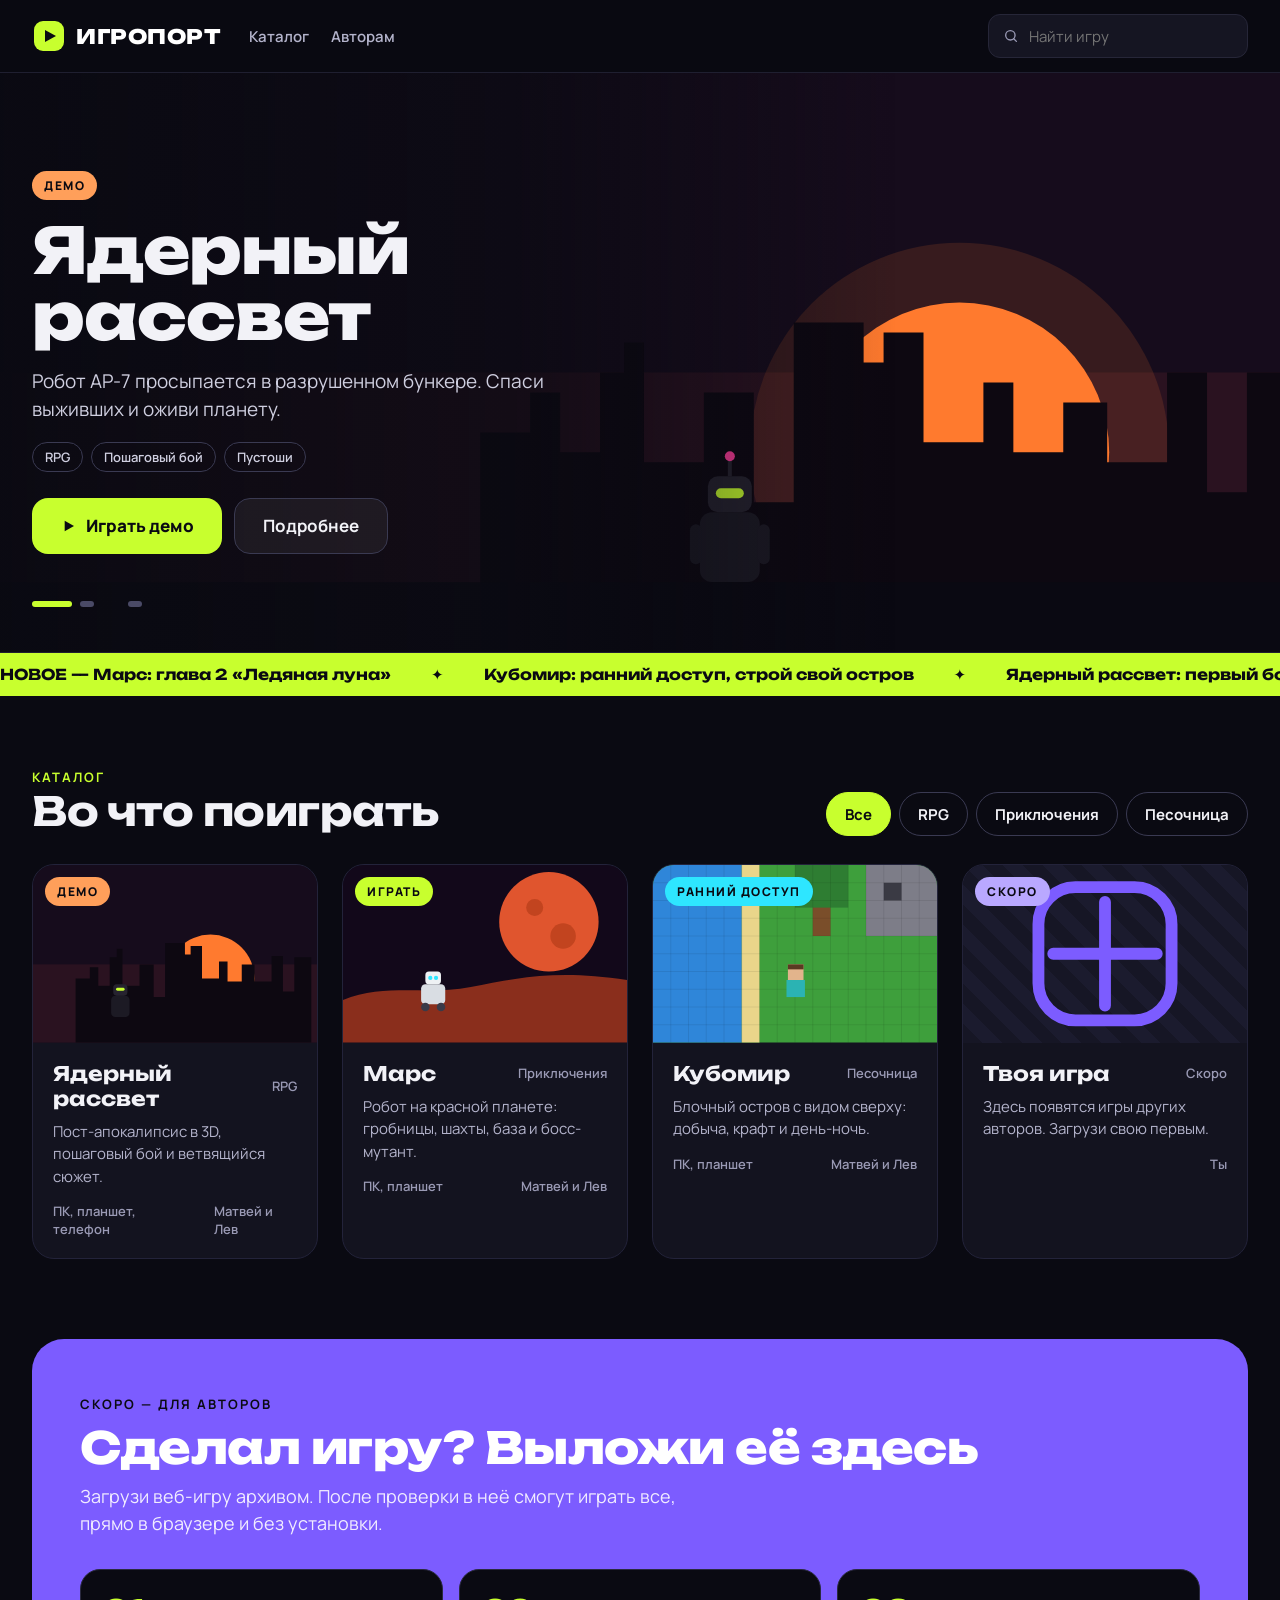
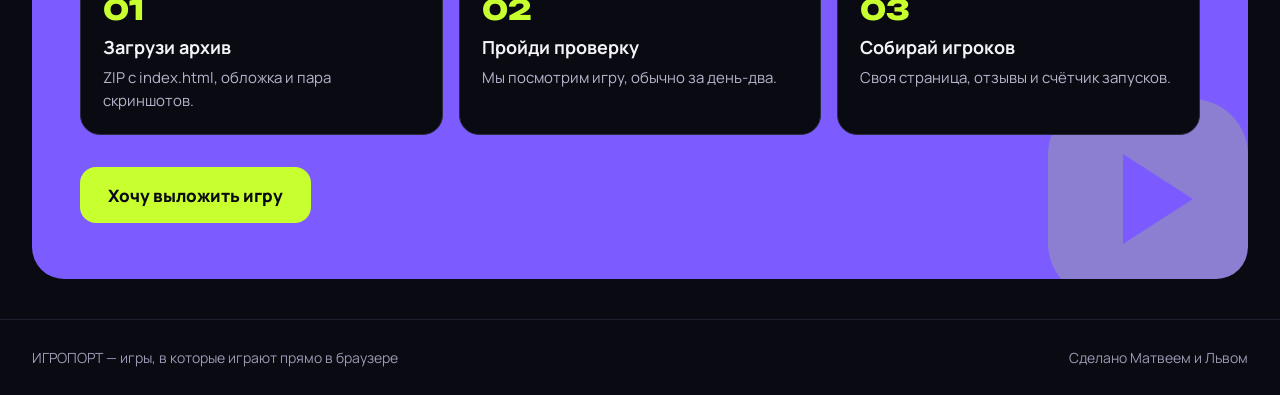
==== site/index.html @ 037b3f94 "Игропорт: MVP портала и скрипт настройки сервера Статичный портал по макету (каталог, поиск, фильтры" ====
<!doctype html>
<html lang="ru">
<head>
<meta charset="utf-8">
<meta name="viewport" content="width=device-width,initial-scale=1,viewport-fit=cover">
<meta name="theme-color" content="#0A0A12">
<meta name="description" content="Игропорт — браузерные игры: играй сразу, без установки, на ПК, планшете и телефоне.">
<title>Игропорт — играй в браузере</title>
<link rel="icon" href="favicon.svg" type="image/svg+xml">
<link rel="preconnect" href="https://fonts.googleapis.com">
<link rel="preconnect" href="https://fonts.gstatic.com" crossorigin>
<link rel="stylesheet" href="https://fonts.googleapis.com/css2?family=Unbounded:wght@500;700;800&family=Manrope:wght@400;500;600;700;800&display=swap">
<link rel="stylesheet" href="css/style.css">
</head>
<body data-page="home">
<header class="top">
  <div class="wrap">
    <a class="logo" href="./"><svg width="34" height="34" viewBox="0 0 34 34" aria-hidden="true"><rect x="2" y="2" width="30" height="30" rx="9" fill="#C8FF2E"/><path d="M13 11l11 6-11 6z" fill="#0A0A12"/></svg>ИГРОПОРТ</a>
    <nav class="nav" aria-label="Разделы">
      <a href="#catalog">Каталог</a>
      <a href="#authors">Авторам</a>
    </nav>
    <span class="grow"></span>
    <label class="search">
      <svg width="18" height="18" viewBox="0 0 24 24" fill="none" stroke="#9A9AB5" stroke-width="2" stroke-linecap="round" aria-hidden="true"><circle cx="11" cy="11" r="7"/><path d="M20 20l-4-4"/></svg>
      <span class="sr">Поиск игр</span>
      <input id="q" type="search" placeholder="Найти игру" autocomplete="off">
    </label>
  </div>
</header>

<main>
  <section class="hero" id="hero" aria-label="Игры в центре внимания">
    <div class="hero-art"></div>
    <span class="ash" style="left:52%;top:92%;animation-delay:0s"></span>
    <span class="ash" style="left:60%;top:96%;animation-delay:1.2s"></span>
    <span class="ash" style="left:68%;top:90%;animation-delay:2.5s"></span>
    <span class="ash" style="left:75%;top:98%;animation-delay:3.4s"></span>
    <span class="ash" style="left:83%;top:94%;animation-delay:4.6s"></span>
    <span class="ash" style="left:90%;top:97%;animation-delay:5.7s"></span>
    <div class="hero-shade"></div>
    <div class="wrap hero-in"><div class="hero-copy"></div></div>
    <div class="dots"><div class="wrap"></div></div>
  </section>

  <div class="ticker" aria-hidden="true"><div>
    <span>НОВОЕ — Марс: глава 2 «Ледяная луна»</span><span>✦</span><span>Кубомир: ранний доступ, строй свой остров</span><span>✦</span><span>Ядерный рассвет: первый бой со Стражем</span><span>✦</span><span>Скоро: игры других авторов</span><span>✦</span>
    <span>НОВОЕ — Марс: глава 2 «Ледяная луна»</span><span>✦</span><span>Кубомир: ранний доступ, строй свой остров</span><span>✦</span><span>Ядерный рассвет: первый бой со Стражем</span><span>✦</span><span>Скоро: игры других авторов</span><span>✦</span>
  </div></div>

  <section class="wrap section" id="catalog">
    <div class="head">
      <div><div class="kicker">Каталог</div><h2>Во что поиграть</h2></div>
      <div class="chips" id="chips" role="group" aria-label="Жанр"></div>
    </div>
    <div class="grid" id="grid"></div>
  </section>

  <section class="wrap" id="authors" style="padding-top:40px">
    <div class="authors">
      <svg class="blob" width="280" height="280" viewBox="0 0 280 280" aria-hidden="true"><rect x="40" y="40" width="200" height="200" rx="56" fill="#C8FF2E"/><path d="M115 95l70 45-70 45z" fill="#7C5CFF"/></svg>
      <div style="display:flex;flex-direction:column;gap:12px;position:relative">
        <div class="kicker">Скоро — для авторов</div>
        <h2>Сделал игру? Выложи её здесь</h2>
        <p>Загрузи веб-игру архивом. После проверки в неё смогут играть все, прямо в браузере и без установки.</p>
      </div>
      <div class="steps">
        <div class="step"><b>01</b><strong>Загрузи архив</strong><span>ZIP с index.html, обложка и пара скриншотов.</span></div>
        <div class="step"><b>02</b><strong>Пройди проверку</strong><span>Мы посмотрим игру, обычно за день-два.</span></div>
        <div class="step"><b>03</b><strong>Собирай игроков</strong><span>Своя страница, отзывы и счётчик запусков.</span></div>
      </div>
      <div class="row" style="position:relative"><button class="btn" type="button" id="notify">Хочу выложить игру</button><span class="soon-msg" id="notify-msg" role="status"></span></div>
    </div>
  </section>
</main>

<footer class="foot">
  <div class="wrap"><span>ИГРОПОРТ — игры, в которые играют прямо в браузере</span><span>Сделано Матвеем и Львом</span></div>
</footer>
<script src="js/art.js"></script>
<script src="js/app.js"></script>
</body>
</html>
---- site/css/style.css ----
:root{
  --bg:#0A0A12; --surface:#13131F; --surface2:#151522; --line:#23233A; --line2:#3A3A52;
  --text:#F2F2F7; --text2:#CFCFE0; --muted:#9A9AB5; --soft:#B4B4CC;
  --lime:#C8FF2E; --violet:#7C5CFF; --pink:#FF3D9A; --cyan:#2EE6FF;
  --ease:cubic-bezier(.2,.8,.2,1);
  --display:"Unbounded",system-ui,sans-serif; --body:"Manrope",system-ui,sans-serif;
}
*{box-sizing:border-box}
html{scroll-behavior:smooth}
body{margin:0;background:var(--bg);color:var(--text);font-family:var(--body);overflow-x:hidden;-webkit-font-smoothing:antialiased}
a{color:var(--lime)}
button{font:inherit}
.wrap{max-width:1280px;margin:0 auto;padding:0 32px}
@media (max-width:640px){.wrap{padding:0 16px}}

/* шапка */
.top{position:sticky;top:0;z-index:20;background:rgba(10,10,18,.82);backdrop-filter:blur(14px);-webkit-backdrop-filter:blur(14px);border-bottom:1px solid #1F1F30}
.top .wrap{display:flex;align-items:center;gap:28px;padding-top:14px;padding-bottom:14px}
.logo{display:flex;align-items:center;gap:10px;text-decoration:none;color:#fff;font-family:var(--display);font-weight:800;font-size:20px;letter-spacing:.5px}
.nav{display:flex;gap:22px;font-weight:600;font-size:15px}
.nav a{color:var(--soft);text-decoration:none;transition:color .2s}
.nav a:hover{color:#fff}
.grow{flex:1 1 auto}
.search{display:flex;align-items:center;gap:8px;background:var(--surface2);border:1px solid #262638;border-radius:12px;padding:0 14px;height:44px;width:260px}
.search input{background:transparent;border:none;outline:none;color:var(--text);font:inherit;font-size:15px;width:100%}
.sr{position:absolute;width:1px;height:1px;overflow:hidden;clip:rect(0 0 0 0)}
@media (max-width:820px){.nav,.search{display:none}}

/* кнопки */
.btn{display:inline-flex;align-items:center;justify-content:center;gap:10px;height:56px;padding:0 28px;border-radius:16px;border:none;background:var(--lime);color:var(--bg);text-decoration:none;font-weight:800;font-size:17px;cursor:pointer;transition:transform .2s,box-shadow .2s,background .2s}
.btn:hover{transform:translateY(-2px);box-shadow:0 10px 30px -8px rgba(200,255,46,.6)}
.btn:active{transform:none;transform:scale(.97)}
.btn.sm{height:44px;padding:0 18px;font-size:15px;border-radius:12px}
.btn.ghost{background:rgba(255,255,255,.06);border:1px solid var(--line2);color:var(--text);font-weight:700}
.btn.ghost:hover{background:rgba(255,255,255,.12);box-shadow:none}
.btn.icon{width:56px;padding:0}
.btn:focus-visible,.chip:focus-visible,.card:focus-visible,.dot:focus-visible{outline:3px solid var(--cyan);outline-offset:3px}

/* герой */
.hero{position:relative;height:580px;overflow:hidden;border-bottom:1px solid #1F1F30}
.hero-art{position:absolute;inset:0}
.hero-art svg{position:absolute;inset:0;width:100%;height:100%}
.hero-shade{position:absolute;inset:0;background:linear-gradient(90deg,rgba(10,10,18,.96) 0%,rgba(10,10,18,.7) 40%,rgba(10,10,18,0) 70%)}
.hero-in{position:relative;height:100%;display:flex;flex-direction:column;justify-content:center}
.hero-copy{display:flex;flex-direction:column;gap:18px;max-width:560px}
.badge{align-self:flex-start;font-size:12px;font-weight:800;letter-spacing:1.5px;text-transform:uppercase;color:var(--bg);padding:6px 12px;border-radius:999px}
.hero h1{margin:0;font-family:var(--display);font-weight:800;font-size:64px;line-height:1.02;letter-spacing:-1px}
.hero p{margin:0;font-size:19px;line-height:1.5;color:var(--text2)}
.tags{display:flex;gap:8px;flex-wrap:wrap}
.tag{font-size:13px;font-weight:600;color:var(--text2);border:1px solid var(--line2);padding:5px 12px;border-radius:999px}
.row{display:flex;gap:12px;flex-wrap:wrap;align-items:center}
.dots{position:absolute;left:0;right:0;bottom:26px}
.dots .wrap{display:flex;justify-content:flex-start;align-items:center;gap:4px;height:auto}
.dot{width:44px;height:44px;border:none;background:transparent;padding:0;cursor:pointer;display:flex;align-items:center}
.dot span{display:block;height:6px;width:14px;border-radius:3px;background:#4A4A66;transition:width .4s var(--ease),background .4s}
.dot.on span{width:40px;background:var(--lime)}
.ash{position:absolute;width:4px;height:4px;border-radius:50%;background:#FFB27A;opacity:0;animation:ash 7s linear infinite}
@media (max-width:820px){.hero{height:540px}.dots{bottom:12px}.hero h1{font-size:40px}.hero p{font-size:17px}.hero-shade{background:linear-gradient(0deg,rgba(10,10,18,.97) 30%,rgba(10,10,18,.2) 100%)}.hero-in{justify-content:flex-end;padding-bottom:84px}}

/* бегущая строка */
.ticker{background:var(--lime);color:var(--bg);overflow:hidden;white-space:nowrap;padding:12px 0;font-family:var(--display);font-weight:700;font-size:15px}
.ticker div{display:inline-flex;gap:40px;animation:marquee 28s linear infinite}

/* каталог */
.section{padding-top:72px;padding-bottom:40px;display:flex;flex-direction:column;gap:28px}
.head{display:flex;align-items:flex-end;justify-content:space-between;gap:20px;flex-wrap:wrap}
.kicker{font-size:13px;font-weight:700;letter-spacing:2px;color:var(--lime);text-transform:uppercase}
h2{margin:0;font-family:var(--display);font-weight:700;font-size:40px;letter-spacing:-.5px}
@media (max-width:640px){h2{font-size:28px}}
.chips{display:flex;gap:8px;flex-wrap:wrap}
.chip{height:44px;padding:0 18px;border-radius:999px;border:1px solid var(--line2);background:transparent;color:var(--text);font-weight:700;font-size:15px;cursor:pointer;transition:background .2s,color .2s,border-color .2s}
.chip:hover{border-color:var(--lime)}
.chip.on{background:var(--lime);color:var(--bg);border-color:var(--lime)}
.grid{display:grid;grid-template-columns:repeat(auto-fill,minmax(280px,1fr));gap:24px}
.card{display:flex;flex-direction:column;text-decoration:none;color:var(--text);background:var(--surface);border:1px solid var(--line);border-radius:22px;overflow:hidden;transition:transform .4s var(--ease),box-shadow .4s,border-color .4s;animation:rise .7s var(--ease) both}
.card:hover{transform:translateY(-10px) rotate(-.5deg);box-shadow:0 24px 60px -18px rgba(200,255,46,.4);border-color:var(--lime)}
.cov{position:relative;aspect-ratio:16/10;overflow:hidden}
.cov .art{position:absolute;inset:0;transition:transform .7s var(--ease)}
.cov svg{width:100%;height:100%;display:block}
.card:hover .art{transform:scale(1.08)}
.cov .badge{position:absolute;top:12px;left:12px}
.playchip{position:absolute;right:12px;bottom:12px;display:flex;align-items:center;gap:6px;background:var(--bg);color:var(--lime);font-weight:800;font-size:14px;padding:8px 14px;border-radius:999px;opacity:0;transform:translateY(10px);transition:opacity .3s,transform .3s}
.card:hover .playchip{opacity:1;transform:none}
@media (hover:none){.playchip{opacity:1;transform:none}}
.card-body{padding:18px 20px 20px;display:flex;flex-direction:column;gap:10px}
.card-title{display:flex;align-items:center;justify-content:space-between;gap:8px}
.card h3{margin:0;font-family:var(--display);font-weight:700;font-size:20px}
.card .genre{font-size:13px;color:var(--muted);font-weight:600}
.card p{margin:0;font-size:15px;line-height:1.5;color:var(--soft)}
.meta{display:flex;align-items:center;gap:12px;margin-top:4px;color:var(--muted);font-size:13px;font-weight:600}
.soon-art{width:100%;height:100%;display:flex;align-items:center;justify-content:center;background:repeating-linear-gradient(45deg,#161625 0 14px,#1B1B2E 14px 28px)}
.empty{color:var(--muted);font-size:16px;padding:24px 0}

/* авторам */
.authors{position:relative;overflow:hidden;border-radius:32px;background:var(--violet);padding:56px 48px;display:flex;flex-direction:column;gap:32px}
.authors h2{color:#fff;font-weight:800;font-size:44px;line-height:1.05}
.authors p{margin:0;font-size:18px;line-height:1.5;color:#F1ECFF;max-width:640px}
.authors .kicker{color:var(--bg)}
.steps{display:grid;grid-template-columns:repeat(auto-fit,minmax(220px,1fr));gap:16px;position:relative}
.step{background:var(--bg);border:1px solid #2A2A40;border-radius:20px;padding:22px;display:flex;flex-direction:column;gap:8px;transition:transform .3s,border-color .3s}
.step:hover{transform:translateY(-6px);border-color:var(--lime)}
.step b{font-family:var(--display);font-weight:800;font-size:28px;color:var(--lime)}
.step strong{font-size:18px}
.step span{font-size:15px;color:var(--soft);line-height:1.5}
.blob{position:absolute;right:-40px;bottom:-60px;opacity:.22;animation:spin 24s linear infinite}
.soon-msg{font-weight:700;color:#fff;min-height:1.5em}
@media (max-width:640px){.authors{padding:36px 22px;border-radius:24px}.authors h2{font-size:30px}}

.foot{border-top:1px solid #1F1F30;margin-top:40px}
.foot .wrap{padding-top:28px;padding-bottom:28px;display:flex;gap:20px;justify-content:space-between;flex-wrap:wrap;color:var(--muted);font-size:14px}

/* страница игры */
.game{padding-top:32px;padding-bottom:80px;display:flex;flex-direction:column;gap:36px}
.split{display:flex;flex-wrap:wrap;gap:32px;align-items:flex-start}
.split .main{flex:999 1 640px;min-width:0;display:flex;flex-direction:column;gap:16px}
.split .side{flex:1 1 320px;min-width:0;display:flex;flex-direction:column;gap:18px}
.player{position:relative;aspect-ratio:16/9;border-radius:24px;overflow:hidden;border:1px solid var(--line);background:#000}
.player iframe{position:absolute;inset:0;width:100%;height:100%;border:0;background:#000}
.player .art{position:absolute;inset:0}
.player .art svg{width:100%;height:100%;display:block}
.overlay{position:absolute;inset:0;display:flex;flex-direction:column;align-items:center;justify-content:center;gap:22px;animation:fade .5s ease both}
.overlay.dim{background:rgba(10,10,18,.35)}
.overlay.load{background:var(--bg)}
.bigplay{width:112px;height:112px;border-radius:50%;border:none;background:var(--lime);cursor:pointer;display:flex;align-items:center;justify-content:center;animation:ring 2.2s ease-out infinite;transition:transform .2s}
.bigplay:hover{transform:scale(1.06)}
.bar{width:260px;height:10px;border-radius:5px;background:#1F1F30;overflow:hidden}
.bar i{display:block;height:100%;width:0;background:var(--lime);border-radius:5px;animation:load 2.4s cubic-bezier(.4,0,.2,1) forwards}
.player:fullscreen{border-radius:0;border:0}
.player:-webkit-full-screen{border-radius:0;border:0;width:100%;height:100%}
.game h1{margin:0;font-family:var(--display);font-weight:800;font-size:56px;line-height:1;letter-spacing:-1px}
@media (max-width:640px){.game h1{font-size:38px}}
.lead{margin:0;font-size:17px;line-height:1.55;color:var(--text2)}
.facts{display:grid;grid-template-columns:repeat(2,minmax(0,1fr));gap:12px}
.fact{background:var(--surface);border:1px solid var(--line);border-radius:16px;padding:14px 16px;display:flex;flex-direction:column;gap:4px}
.fact span{font-size:13px;color:var(--muted)}
.fact b{font-weight:700}
.h2s{font-size:26px}
.feat{background:var(--surface);border:1px solid var(--line);border-radius:16px;padding:16px 18px;font-size:16px;transition:transform .3s,border-color .3s}
.feat:hover{transform:translateX(6px);border-color:var(--violet)}
.list{flex:1 1 420px;min-width:0;display:flex;flex-direction:column;gap:14px}
.fav.on{border-color:var(--pink)}
.fav.on svg{fill:var(--pink)}
.note{background:var(--surface);border:1px dashed var(--line2);border-radius:16px;padding:18px;color:var(--muted);font-size:15px;line-height:1.5}

.bob{animation:bob 3s ease-in-out infinite}
.sun{animation:pulse 4s ease-in-out infinite;transform-origin:center;transform-box:fill-box}
.glitch{animation:glitch 3.2s steps(1) infinite}
.slide{animation:slidein .8s var(--ease) both}
@keyframes rise{from{opacity:0;transform:translateY(30px)}to{opacity:1;transform:none}}
@keyframes marquee{from{transform:translateX(0)}to{transform:translateX(-50%)}}
@keyframes pulse{0%,100%{transform:scale(1);opacity:.95}50%{transform:scale(1.06);opacity:1}}
@keyframes ash{0%{opacity:0;transform:translate(0,0)}10%{opacity:.9}100%{opacity:0;transform:translate(-80px,-420px)}}
@keyframes glitch{0%,86%,100%{text-shadow:none;transform:none}88%{text-shadow:3px 0 var(--pink),-3px 0 var(--cyan);transform:translateX(2px)}92%{text-shadow:-3px 0 var(--pink),3px 0 var(--cyan);transform:translateX(-2px)}}
@keyframes slidein{from{opacity:0;transform:translateX(40px)}to{opacity:1;transform:none}}
@keyframes bob{0%,100%{transform:translateY(0)}50%{transform:translateY(-8px)}}
@keyframes ring{0%{box-shadow:0 0 0 0 rgba(200,255,46,.55)}100%{box-shadow:0 0 0 28px rgba(200,255,46,0)}}
@keyframes load{from{width:0}to{width:100%}}
@keyframes spin{to{transform:rotate(360deg)}}
@keyframes fade{from{opacity:0}to{opacity:1}}
@media (prefers-reduced-motion:reduce){*,*::before,*::after{animation:none !important;transition:none !important}.card,.slide{opacity:1}}
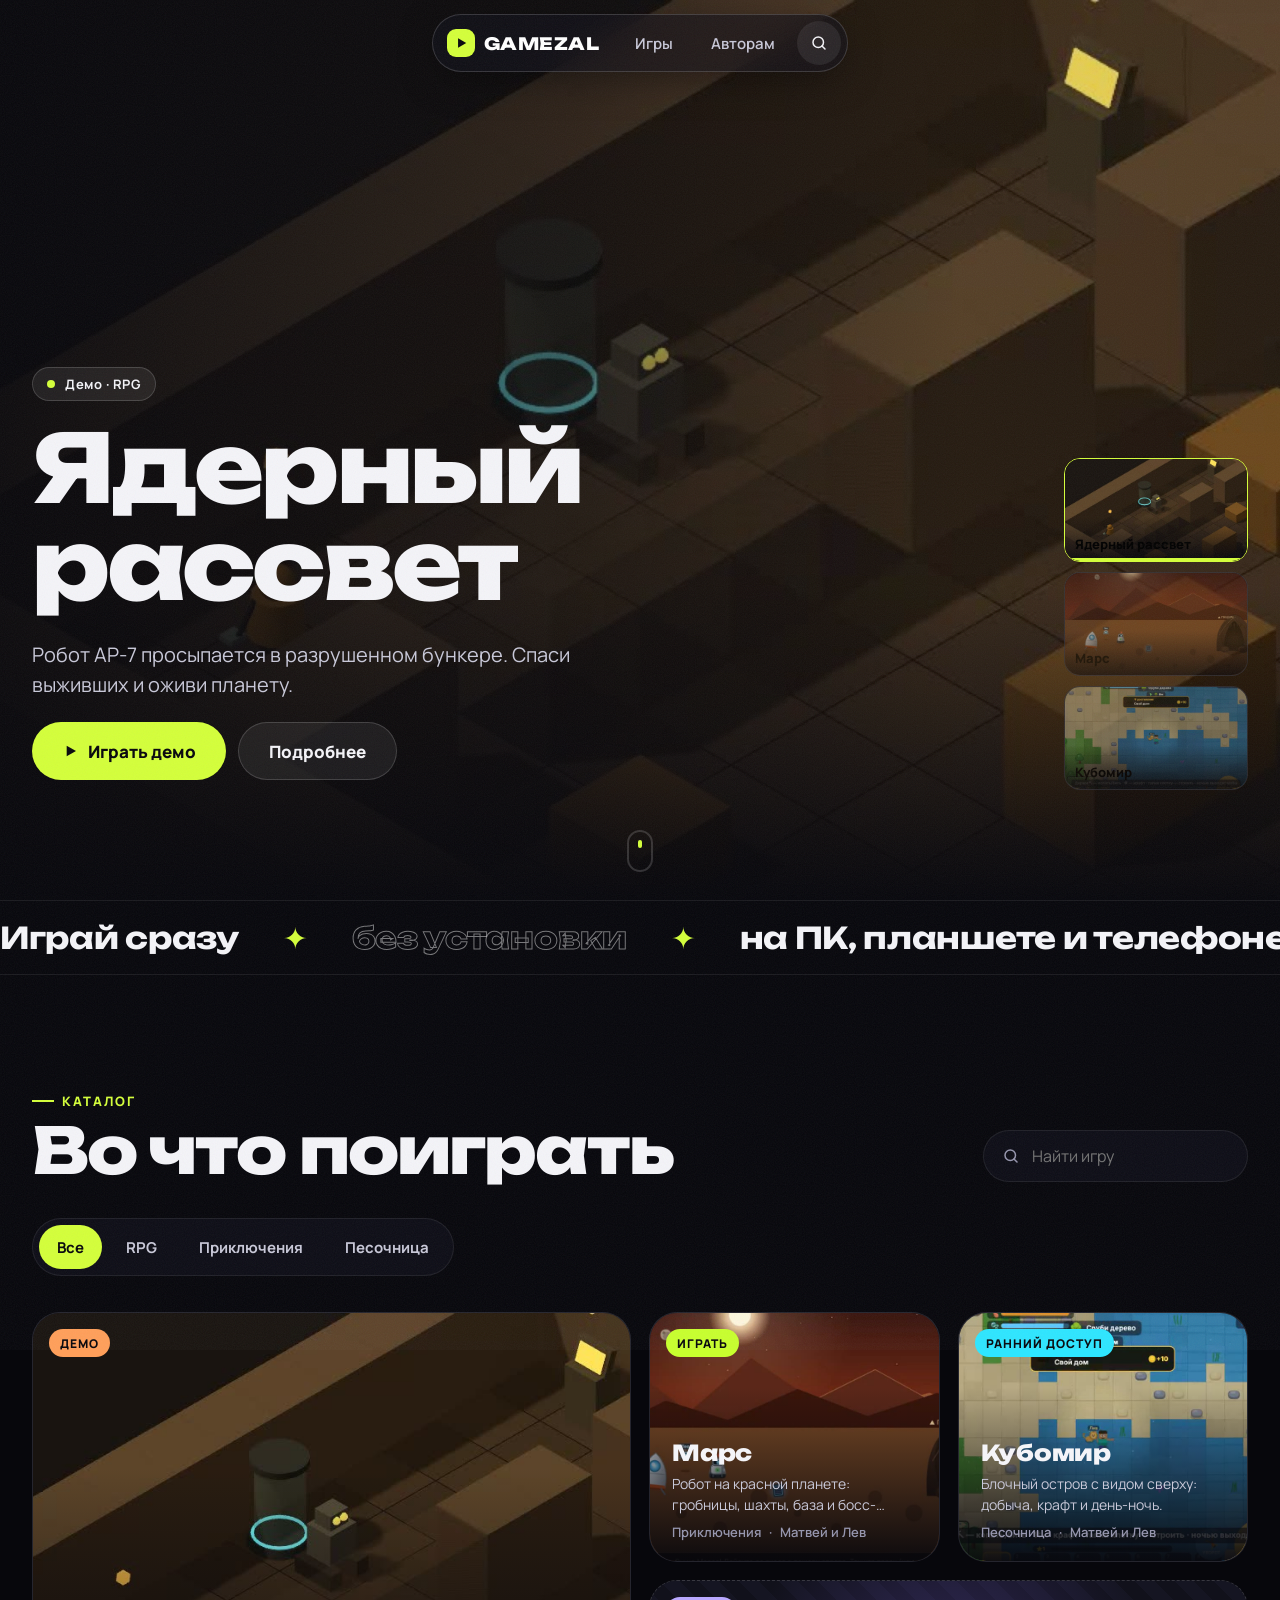
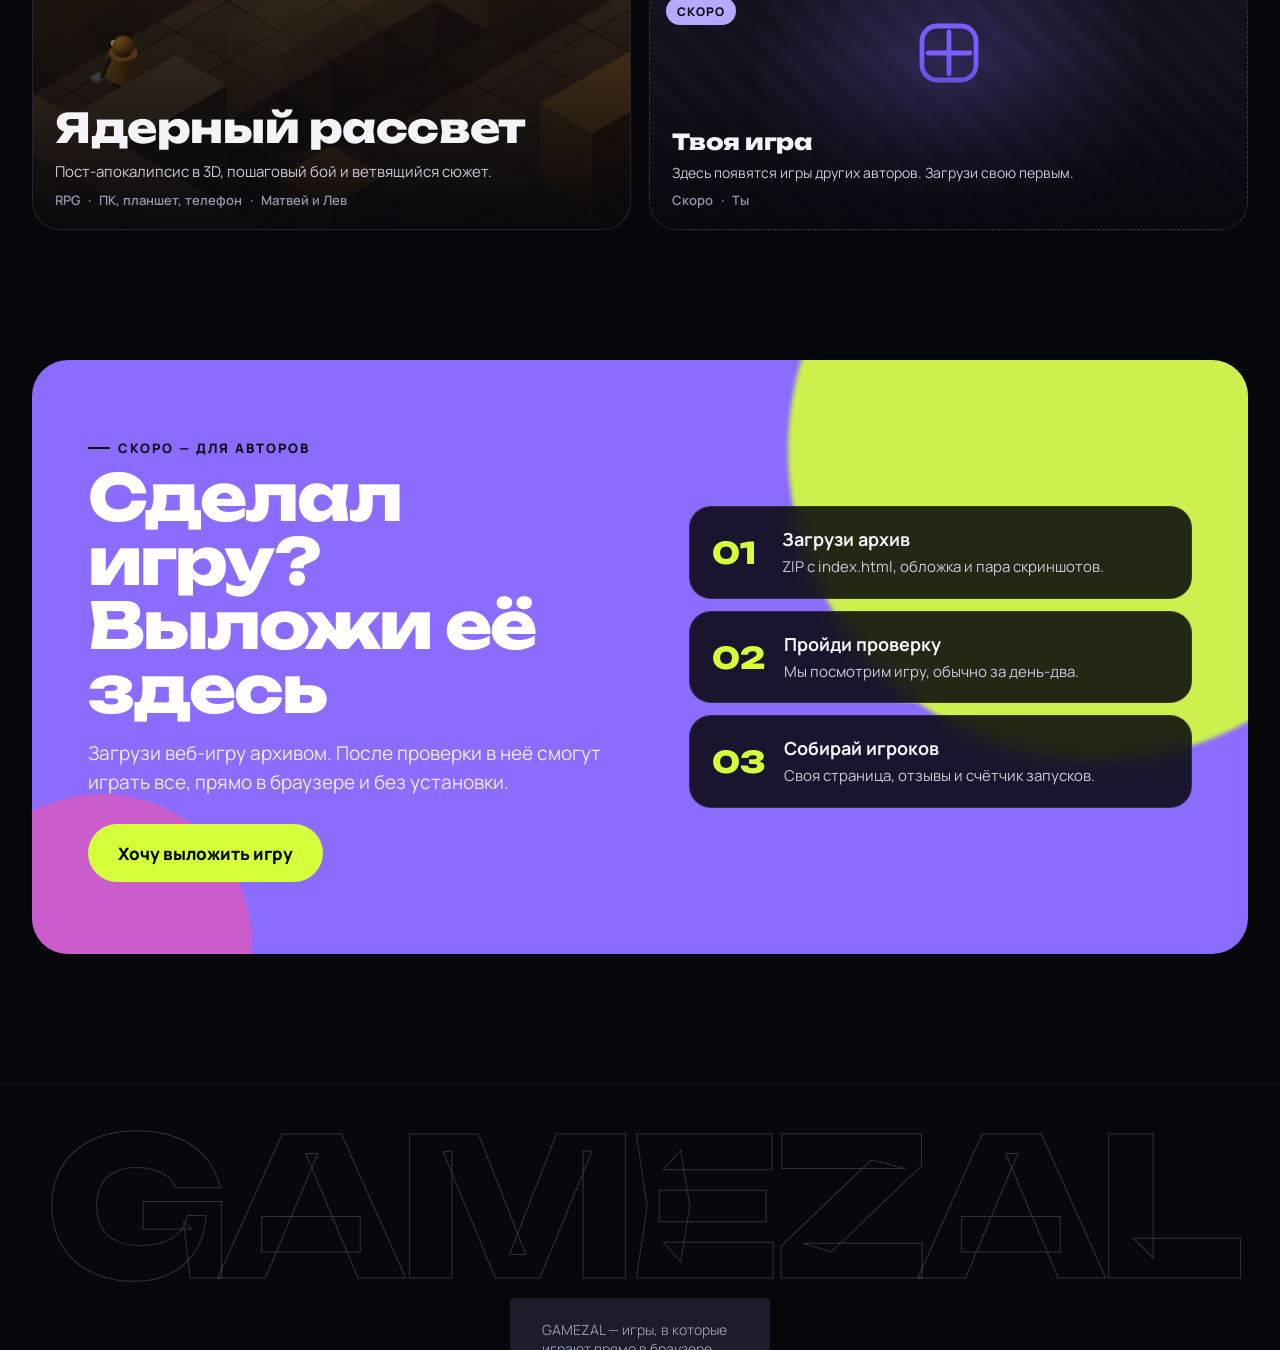
==== commit 7d7dbeb0: "Редизайн в стиле Higgsfield: видео-превью игр, бенто-каталог, бренд GAMEZAL Герой на весь экран с жи" ====
--- a/site/index.html
+++ b/site/index.html
@@ -3,9 +3,9 @@
 <head>
 <meta charset="utf-8">
 <meta name="viewport" content="width=device-width,initial-scale=1,viewport-fit=cover">
-<meta name="theme-color" content="#0A0A12">
-<meta name="description" content="Игропорт — браузерные игры: играй сразу, без установки, на ПК, планшете и телефоне.">
-<title>Игропорт — играй в браузере</title>
+<meta name="theme-color" content="#07070C">
+<meta name="description" content="GAMEZAL — браузерные игры: играй сразу, без установки, на ПК, планшете и телефоне.">
+<title>GAMEZAL — играй прямо в браузере</title>
 <link rel="icon" href="favicon.svg" type="image/svg+xml">
 <link rel="preconnect" href="https://fonts.googleapis.com">
 <link rel="preconnect" href="https://fonts.gstatic.com" crossorigin>
@@ -13,69 +13,70 @@
 <link rel="stylesheet" href="css/style.css">
 </head>
 <body data-page="home">
-<header class="top">
+<div class="grain" aria-hidden="true"></div>
+
+<header class="top" id="top">
   <div class="wrap">
-    <a class="logo" href="./"><svg width="34" height="34" viewBox="0 0 34 34" aria-hidden="true"><rect x="2" y="2" width="30" height="30" rx="9" fill="#C8FF2E"/><path d="M13 11l11 6-11 6z" fill="#0A0A12"/></svg>ИГРОПОРТ</a>
-    <nav class="nav" aria-label="Разделы">
-      <a href="#catalog">Каталог</a>
-      <a href="#authors">Авторам</a>
+    <nav class="pill" aria-label="Главное меню">
+      <a class="logo" href="./"><i><svg width="14" height="14" viewBox="0 0 24 24" aria-hidden="true"><path d="M7 4l14 8-14 8z" fill="#07070C"/></svg></i>GAMEZAL</a>
+      <a class="navlink" href="#catalog">Игры</a>
+      <a class="navlink opt" href="#authors">Авторам</a>
+      <button class="searchbtn" id="searchbtn" type="button" aria-label="Найти игру"><svg width="18" height="18" viewBox="0 0 24 24" fill="none" stroke="#F4F4F8" stroke-width="2" stroke-linecap="round" aria-hidden="true"><circle cx="11" cy="11" r="7"/><path d="M20 20l-4-4"/></svg></button>
     </nav>
-    <span class="grow"></span>
-    <label class="search">
-      <svg width="18" height="18" viewBox="0 0 24 24" fill="none" stroke="#9A9AB5" stroke-width="2" stroke-linecap="round" aria-hidden="true"><circle cx="11" cy="11" r="7"/><path d="M20 20l-4-4"/></svg>
-      <span class="sr">Поиск игр</span>
-      <input id="q" type="search" placeholder="Найти игру" autocomplete="off">
-    </label>
   </div>
 </header>
 
 <main>
   <section class="hero" id="hero" aria-label="Игры в центре внимания">
-    <div class="hero-art"></div>
-    <span class="ash" style="left:52%;top:92%;animation-delay:0s"></span>
-    <span class="ash" style="left:60%;top:96%;animation-delay:1.2s"></span>
-    <span class="ash" style="left:68%;top:90%;animation-delay:2.5s"></span>
-    <span class="ash" style="left:75%;top:98%;animation-delay:3.4s"></span>
-    <span class="ash" style="left:83%;top:94%;animation-delay:4.6s"></span>
-    <span class="ash" style="left:90%;top:97%;animation-delay:5.7s"></span>
-    <div class="hero-shade"></div>
+    <div class="hero-media"></div>
     <div class="wrap hero-in"><div class="hero-copy"></div></div>
-    <div class="dots"><div class="wrap"></div></div>
+    <div class="hero-thumbs" role="group" aria-label="Выбрать игру"></div>
+    <div class="scrollcue" aria-hidden="true"></div>
   </section>
 
   <div class="ticker" aria-hidden="true"><div>
-    <span>НОВОЕ — Марс: глава 2 «Ледяная луна»</span><span>✦</span><span>Кубомир: ранний доступ, строй свой остров</span><span>✦</span><span>Ядерный рассвет: первый бой со Стражем</span><span>✦</span><span>Скоро: игры других авторов</span><span>✦</span>
-    <span>НОВОЕ — Марс: глава 2 «Ледяная луна»</span><span>✦</span><span>Кубомир: ранний доступ, строй свой остров</span><span>✦</span><span>Ядерный рассвет: первый бой со Стражем</span><span>✦</span><span>Скоро: игры других авторов</span><span>✦</span>
+    <span>Играй сразу</span><em>✦</em><span class="out">без установки</span><em>✦</em><span>на ПК, планшете и телефоне</span><em>✦</em><span class="out">Марс · Кубомир · Ядерный рассвет</span><em>✦</em><span>скоро игры других авторов</span><em>✦</em>
+    <span>Играй сразу</span><em>✦</em><span class="out">без установки</span><em>✦</em><span>на ПК, планшете и телефоне</span><em>✦</em><span class="out">Марс · Кубомир · Ядерный рассвет</span><em>✦</em><span>скоро игры других авторов</span><em>✦</em>
   </div></div>
 
   <section class="wrap section" id="catalog">
-    <div class="head">
+    <div class="head" data-reveal>
       <div><div class="kicker">Каталог</div><h2>Во что поиграть</h2></div>
-      <div class="chips" id="chips" role="group" aria-label="Жанр"></div>
+      <div class="row">
+        <label class="searchbar">
+          <svg width="18" height="18" viewBox="0 0 24 24" fill="none" stroke="#9696AE" stroke-width="2" stroke-linecap="round" aria-hidden="true"><circle cx="11" cy="11" r="7"/><path d="M20 20l-4-4"/></svg>
+          <span class="sr">Поиск игр</span>
+          <input id="q" type="search" placeholder="Найти игру" autocomplete="off">
+        </label>
+      </div>
     </div>
-    <div class="grid" id="grid"></div>
+    <div class="chips" id="chips" role="group" aria-label="Жанр" data-reveal style="align-self:flex-start"></div>
+    <div class="bento" id="grid"></div>
   </section>
 
-  <section class="wrap" id="authors" style="padding-top:40px">
-    <div class="authors">
-      <svg class="blob" width="280" height="280" viewBox="0 0 280 280" aria-hidden="true"><rect x="40" y="40" width="200" height="200" rx="56" fill="#C8FF2E"/><path d="M115 95l70 45-70 45z" fill="#7C5CFF"/></svg>
-      <div style="display:flex;flex-direction:column;gap:12px;position:relative">
+  <section class="wrap section" id="authors">
+    <div class="authors" data-reveal>
+      <div>
         <div class="kicker">Скоро — для авторов</div>
         <h2>Сделал игру? Выложи её здесь</h2>
         <p>Загрузи веб-игру архивом. После проверки в неё смогут играть все, прямо в браузере и без установки.</p>
+        <div class="row" style="margin-top:28px">
+          <button class="btn" type="button" id="notify">Хочу выложить игру</button>
+          <span class="soon-msg" id="notify-msg" role="status"></span>
+        </div>
       </div>
       <div class="steps">
-        <div class="step"><b>01</b><strong>Загрузи архив</strong><span>ZIP с index.html, обложка и пара скриншотов.</span></div>
-        <div class="step"><b>02</b><strong>Пройди проверку</strong><span>Мы посмотрим игру, обычно за день-два.</span></div>
-        <div class="step"><b>03</b><strong>Собирай игроков</strong><span>Своя страница, отзывы и счётчик запусков.</span></div>
+        <div class="step" data-reveal style="--d:.1s"><b>01</b><div><strong>Загрузи архив</strong><span>ZIP с index.html, обложка и пара скриншотов.</span></div></div>
+        <div class="step" data-reveal style="--d:.2s"><b>02</b><div><strong>Пройди проверку</strong><span>Мы посмотрим игру, обычно за день-два.</span></div></div>
+        <div class="step" data-reveal style="--d:.3s"><b>03</b><div><strong>Собирай игроков</strong><span>Своя страница, отзывы и счётчик запусков.</span></div></div>
       </div>
-      <div class="row" style="position:relative"><button class="btn" type="button" id="notify">Хочу выложить игру</button><span class="soon-msg" id="notify-msg" role="status"></span></div>
     </div>
   </section>
 </main>
 
 <footer class="foot">
-  <div class="wrap"><span>ИГРОПОРТ — игры, в которые играют прямо в браузере</span><span>Сделано Матвеем и Львом</span></div>
+  <div class="big" aria-hidden="true">GAMEZAL</div>
+  <div class="wrap bar"><span>GAMEZAL — игры, в которые играют прямо в браузере</span><span>Сделано Матвеем и Львом</span></div>
 </footer>
 <script src="js/art.js"></script>
 <script src="js/app.js"></script>
--- a/site/css/style.css
+++ b/site/css/style.css
@@ -1,160 +1,212 @@
 :root{
-  --bg:#0A0A12; --surface:#13131F; --surface2:#151522; --line:#23233A; --line2:#3A3A52;
-  --text:#F2F2F7; --text2:#CFCFE0; --muted:#9A9AB5; --soft:#B4B4CC;
-  --lime:#C8FF2E; --violet:#7C5CFF; --pink:#FF3D9A; --cyan:#2EE6FF;
-  --ease:cubic-bezier(.2,.8,.2,1);
+  --bg:#07070C; --bg2:#0D0D16; --surface:#12121C; --line:rgba(255,255,255,.08); --line2:rgba(255,255,255,.16);
+  --text:#F4F4F8; --text2:#C9C9D9; --muted:#9696AE;
+  --lime:#D4FF3A; --violet:#8B6CFF; --pink:#FF4FA3; --cyan:#3CE8FF;
+  --ease:cubic-bezier(.16,1,.3,1);
   --display:"Unbounded",system-ui,sans-serif; --body:"Manrope",system-ui,sans-serif;
+  --r:28px;
 }
 *{box-sizing:border-box}
 html{scroll-behavior:smooth}
 body{margin:0;background:var(--bg);color:var(--text);font-family:var(--body);overflow-x:hidden;-webkit-font-smoothing:antialiased}
 a{color:var(--lime)}
 button{font:inherit}
-.wrap{max-width:1280px;margin:0 auto;padding:0 32px}
+img,video{display:block}
+.wrap{max-width:1320px;margin:0 auto;padding:0 32px}
 @media (max-width:640px){.wrap{padding:0 16px}}
-
-/* шапка */
-.top{position:sticky;top:0;z-index:20;background:rgba(10,10,18,.82);backdrop-filter:blur(14px);-webkit-backdrop-filter:blur(14px);border-bottom:1px solid #1F1F30}
-.top .wrap{display:flex;align-items:center;gap:28px;padding-top:14px;padding-bottom:14px}
-.logo{display:flex;align-items:center;gap:10px;text-decoration:none;color:#fff;font-family:var(--display);font-weight:800;font-size:20px;letter-spacing:.5px}
-.nav{display:flex;gap:22px;font-weight:600;font-size:15px}
-.nav a{color:var(--soft);text-decoration:none;transition:color .2s}
-.nav a:hover{color:#fff}
-.grow{flex:1 1 auto}
-.search{display:flex;align-items:center;gap:8px;background:var(--surface2);border:1px solid #262638;border-radius:12px;padding:0 14px;height:44px;width:260px}
-.search input{background:transparent;border:none;outline:none;color:var(--text);font:inherit;font-size:15px;width:100%}
 .sr{position:absolute;width:1px;height:1px;overflow:hidden;clip:rect(0 0 0 0)}
-@media (max-width:820px){.nav,.search{display:none}}
+:focus-visible{outline:3px solid var(--cyan);outline-offset:3px;border-radius:12px}
+
+/* зерно поверх всего — «киношная» фактура */
+.grain{position:fixed;inset:-50%;z-index:100;pointer-events:none;opacity:.06;
+  background-image:url("data:image/svg+xml,%3Csvg xmlns='http://www.w3.org/2000/svg' width='160' height='160'%3E%3Cfilter id='n'%3E%3CfeTurbulence type='fractalNoise' baseFrequency='.9' numOctaves='3' stitchTiles='stitch'/%3E%3C/filter%3E%3Crect width='100%25' height='100%25' filter='url(%23n)'/%3E%3C/svg%3E");
+  animation:grain 1s steps(4) infinite}
+
+/* шапка: стеклянная «пилюля» */
+.top{position:fixed;top:14px;left:0;right:0;z-index:50;pointer-events:none}
+.top .wrap{display:flex;justify-content:center}
+.pill{pointer-events:auto;display:flex;align-items:center;gap:6px;padding:6px;border-radius:999px;background:rgba(18,18,28,.62);border:1px solid var(--line2);backdrop-filter:blur(18px) saturate(1.4);-webkit-backdrop-filter:blur(18px) saturate(1.4);box-shadow:0 10px 40px -10px rgba(0,0,0,.6);transition:transform .5s var(--ease)}
+.top.hide .pill{transform:translateY(-120%)}
+.logo{display:flex;align-items:center;gap:9px;padding:0 14px 0 8px;height:44px;text-decoration:none;color:#fff;font-family:var(--display);font-weight:800;font-size:17px;letter-spacing:.5px}
+.logo i{width:28px;height:28px;border-radius:9px;background:var(--lime);display:grid;place-items:center}
+.navlink{height:44px;display:flex;align-items:center;padding:0 16px;border-radius:999px;color:var(--text2);text-decoration:none;font-weight:600;font-size:15px;transition:background .25s,color .25s}
+.navlink:hover{background:rgba(255,255,255,.08);color:#fff}
+.searchbtn{width:44px;height:44px;border-radius:999px;border:none;background:rgba(255,255,255,.08);display:grid;place-items:center;cursor:pointer;transition:background .25s}
+.searchbtn:hover{background:rgba(255,255,255,.16)}
+.cta-pill{height:44px;display:flex;align-items:center;padding:0 18px;border-radius:999px;background:var(--lime);color:#07070C;text-decoration:none;font-weight:800;font-size:15px}
+@media (max-width:720px){.navlink.opt{display:none}}
 
 /* кнопки */
-.btn{display:inline-flex;align-items:center;justify-content:center;gap:10px;height:56px;padding:0 28px;border-radius:16px;border:none;background:var(--lime);color:var(--bg);text-decoration:none;font-weight:800;font-size:17px;cursor:pointer;transition:transform .2s,box-shadow .2s,background .2s}
-.btn:hover{transform:translateY(-2px);box-shadow:0 10px 30px -8px rgba(200,255,46,.6)}
-.btn:active{transform:none;transform:scale(.97)}
-.btn.sm{height:44px;padding:0 18px;font-size:15px;border-radius:12px}
-.btn.ghost{background:rgba(255,255,255,.06);border:1px solid var(--line2);color:var(--text);font-weight:700}
-.btn.ghost:hover{background:rgba(255,255,255,.12);box-shadow:none}
-.btn.icon{width:56px;padding:0}
-.btn:focus-visible,.chip:focus-visible,.card:focus-visible,.dot:focus-visible{outline:3px solid var(--cyan);outline-offset:3px}
-
-/* герой */
-.hero{position:relative;height:580px;overflow:hidden;border-bottom:1px solid #1F1F30}
-.hero-art{position:absolute;inset:0}
-.hero-art svg{position:absolute;inset:0;width:100%;height:100%}
-.hero-shade{position:absolute;inset:0;background:linear-gradient(90deg,rgba(10,10,18,.96) 0%,rgba(10,10,18,.7) 40%,rgba(10,10,18,0) 70%)}
-.hero-in{position:relative;height:100%;display:flex;flex-direction:column;justify-content:center}
-.hero-copy{display:flex;flex-direction:column;gap:18px;max-width:560px}
-.badge{align-self:flex-start;font-size:12px;font-weight:800;letter-spacing:1.5px;text-transform:uppercase;color:var(--bg);padding:6px 12px;border-radius:999px}
-.hero h1{margin:0;font-family:var(--display);font-weight:800;font-size:64px;line-height:1.02;letter-spacing:-1px}
-.hero p{margin:0;font-size:19px;line-height:1.5;color:var(--text2)}
+.btn{position:relative;overflow:hidden;display:inline-flex;align-items:center;justify-content:center;gap:10px;height:58px;padding:0 30px;border-radius:999px;border:none;background:var(--lime);color:#07070C;text-decoration:none;font-weight:800;font-size:17px;cursor:pointer;transition:transform .35s var(--ease),box-shadow .35s}
+.btn::after{content:"";position:absolute;inset:0;background:linear-gradient(110deg,transparent 30%,rgba(255,255,255,.55) 50%,transparent 70%);transform:translateX(-120%);transition:transform .8s var(--ease)}
+.btn:hover{transform:translateY(-3px);box-shadow:0 18px 40px -12px rgba(212,255,58,.55)}
+.btn:hover::after{transform:translateX(120%)}
+.btn:active{transform:scale(.97)}
+.btn.ghost{background:rgba(255,255,255,.07);color:var(--text);border:1px solid var(--line2);backdrop-filter:blur(10px);-webkit-backdrop-filter:blur(10px)}
+.btn.ghost::after{display:none}
+.btn.ghost:hover{background:rgba(255,255,255,.13);box-shadow:none}
+.btn.sm{height:44px;padding:0 18px;font-size:15px}
+.btn.icon{width:58px;padding:0}
+
+/* герой: видео на весь экран */
+.hero{position:relative;height:100vh;height:100svh;min-height:620px;max-height:980px;overflow:hidden;isolation:isolate}
+.hero-media{position:absolute;inset:0;z-index:-2}
+.hero-media .layer{position:absolute;inset:0;opacity:0;transform:scale(1.08);transition:opacity 1.2s var(--ease),transform 7s linear}
+.hero-media .layer.on{opacity:1;transform:scale(1)}
+.hero-media video,.hero-media img,.hero-media svg{position:absolute;inset:0;width:100%;height:100%;object-fit:cover}
+.hero::before{content:"";position:absolute;inset:0;z-index:-1;background:
+  linear-gradient(90deg,rgba(7,7,12,.92) 0%,rgba(7,7,12,.55) 45%,rgba(7,7,12,.1) 75%),
+  linear-gradient(0deg,var(--bg) 0%,rgba(7,7,12,0) 35%)}
+.hero-in{height:100%;display:flex;flex-direction:column;justify-content:flex-end;padding-bottom:120px}
+.hero-copy{max-width:720px;display:flex;flex-direction:column;gap:22px}
+.eyebrow{display:inline-flex;align-items:center;gap:10px;align-self:flex-start;height:34px;padding:0 14px;border-radius:999px;background:rgba(255,255,255,.08);border:1px solid var(--line2);backdrop-filter:blur(10px);-webkit-backdrop-filter:blur(10px);font-size:13px;font-weight:700;letter-spacing:.5px}
+.eyebrow b{width:8px;height:8px;border-radius:50%;background:var(--lime);box-shadow:0 0 0 0 rgba(212,255,58,.7);animation:live 1.8s infinite}
+.hero h1{margin:0;font-family:var(--display);font-weight:800;font-size:clamp(44px,7.4vw,104px);line-height:.95;letter-spacing:-.03em}
+.hero h1 .w{display:inline-block;overflow:hidden;vertical-align:top;padding-bottom:.08em}
+.hero h1 .w span{display:inline-block;transform:translateY(105%);animation:wordup .9s var(--ease) forwards}
+.hero p{margin:0;font-size:clamp(17px,1.6vw,20px);line-height:1.5;color:var(--text2);max-width:560px}
+.row{display:flex;gap:12px;flex-wrap:wrap;align-items:center}
 .tags{display:flex;gap:8px;flex-wrap:wrap}
-.tag{font-size:13px;font-weight:600;color:var(--text2);border:1px solid var(--line2);padding:5px 12px;border-radius:999px}
-.row{display:flex;gap:12px;flex-wrap:wrap;align-items:center}
-.dots{position:absolute;left:0;right:0;bottom:26px}
-.dots .wrap{display:flex;justify-content:flex-start;align-items:center;gap:4px;height:auto}
-.dot{width:44px;height:44px;border:none;background:transparent;padding:0;cursor:pointer;display:flex;align-items:center}
-.dot span{display:block;height:6px;width:14px;border-radius:3px;background:#4A4A66;transition:width .4s var(--ease),background .4s}
-.dot.on span{width:40px;background:var(--lime)}
-.ash{position:absolute;width:4px;height:4px;border-radius:50%;background:#FFB27A;opacity:0;animation:ash 7s linear infinite}
-@media (max-width:820px){.hero{height:540px}.dots{bottom:12px}.hero h1{font-size:40px}.hero p{font-size:17px}.hero-shade{background:linear-gradient(0deg,rgba(10,10,18,.97) 30%,rgba(10,10,18,.2) 100%)}.hero-in{justify-content:flex-end;padding-bottom:84px}}
+.tag{font-size:13px;font-weight:600;color:var(--text2);border:1px solid var(--line2);padding:6px 12px;border-radius:999px;background:rgba(7,7,12,.35)}
+.fadeup{opacity:0;transform:translateY(18px);animation:fadeup .9s var(--ease) forwards}
+.hero-thumbs{position:absolute;right:32px;bottom:110px;display:flex;flex-direction:column;gap:10px;z-index:2}
+.thumb{position:relative;width:184px;height:104px;border-radius:16px;overflow:hidden;border:1px solid var(--line2);background:var(--surface);cursor:pointer;padding:0;opacity:.6;transition:opacity .4s,transform .4s var(--ease),border-color .4s}
+.thumb:hover{opacity:.9;transform:translateX(-6px)}
+.thumb.on{opacity:1;border-color:var(--lime)}
+.thumb img{width:100%;height:100%;object-fit:cover}
+.thumb span{position:absolute;left:0;right:0;bottom:0;padding:18px 10px 8px;text-align:left;font-weight:800;font-size:13px;background:linear-gradient(0deg,rgba(7,7,12,.92),rgba(7,7,12,0))}
+.thumb i{position:absolute;left:0;bottom:0;height:3px;width:0;background:var(--lime)}
+.thumb.on i{animation:progress var(--slide,7s) linear forwards}
+.scrollcue{position:absolute;left:50%;bottom:28px;transform:translateX(-50%);width:26px;height:42px;border-radius:14px;border:2px solid var(--line2)}
+.scrollcue::after{content:"";position:absolute;left:50%;top:8px;width:4px;height:8px;margin-left:-2px;border-radius:2px;background:var(--lime);animation:cue 1.8s var(--ease) infinite}
+@media (max-width:980px){.hero-thumbs{left:16px;right:16px;bottom:24px;flex-direction:row}.thumb{flex:1;height:64px;width:auto}.thumb span{font-size:11px}.hero-in{padding-bottom:110px}.scrollcue{display:none}}
+@media (max-width:640px){.hero{min-height:640px}.hero::before{background:linear-gradient(0deg,var(--bg) 8%,rgba(7,7,12,.75) 50%,rgba(7,7,12,.25) 100%)}}
 
 /* бегущая строка */
-.ticker{background:var(--lime);color:var(--bg);overflow:hidden;white-space:nowrap;padding:12px 0;font-family:var(--display);font-weight:700;font-size:15px}
-.ticker div{display:inline-flex;gap:40px;animation:marquee 28s linear infinite}
-
-/* каталог */
-.section{padding-top:72px;padding-bottom:40px;display:flex;flex-direction:column;gap:28px}
-.head{display:flex;align-items:flex-end;justify-content:space-between;gap:20px;flex-wrap:wrap}
-.kicker{font-size:13px;font-weight:700;letter-spacing:2px;color:var(--lime);text-transform:uppercase}
-h2{margin:0;font-family:var(--display);font-weight:700;font-size:40px;letter-spacing:-.5px}
-@media (max-width:640px){h2{font-size:28px}}
-.chips{display:flex;gap:8px;flex-wrap:wrap}
-.chip{height:44px;padding:0 18px;border-radius:999px;border:1px solid var(--line2);background:transparent;color:var(--text);font-weight:700;font-size:15px;cursor:pointer;transition:background .2s,color .2s,border-color .2s}
-.chip:hover{border-color:var(--lime)}
-.chip.on{background:var(--lime);color:var(--bg);border-color:var(--lime)}
-.grid{display:grid;grid-template-columns:repeat(auto-fill,minmax(280px,1fr));gap:24px}
-.card{display:flex;flex-direction:column;text-decoration:none;color:var(--text);background:var(--surface);border:1px solid var(--line);border-radius:22px;overflow:hidden;transition:transform .4s var(--ease),box-shadow .4s,border-color .4s;animation:rise .7s var(--ease) both}
-.card:hover{transform:translateY(-10px) rotate(-.5deg);box-shadow:0 24px 60px -18px rgba(200,255,46,.4);border-color:var(--lime)}
-.cov{position:relative;aspect-ratio:16/10;overflow:hidden}
-.cov .art{position:absolute;inset:0;transition:transform .7s var(--ease)}
-.cov svg{width:100%;height:100%;display:block}
-.card:hover .art{transform:scale(1.08)}
-.cov .badge{position:absolute;top:12px;left:12px}
-.playchip{position:absolute;right:12px;bottom:12px;display:flex;align-items:center;gap:6px;background:var(--bg);color:var(--lime);font-weight:800;font-size:14px;padding:8px 14px;border-radius:999px;opacity:0;transform:translateY(10px);transition:opacity .3s,transform .3s}
-.card:hover .playchip{opacity:1;transform:none}
-@media (hover:none){.playchip{opacity:1;transform:none}}
-.card-body{padding:18px 20px 20px;display:flex;flex-direction:column;gap:10px}
-.card-title{display:flex;align-items:center;justify-content:space-between;gap:8px}
-.card h3{margin:0;font-family:var(--display);font-weight:700;font-size:20px}
-.card .genre{font-size:13px;color:var(--muted);font-weight:600}
-.card p{margin:0;font-size:15px;line-height:1.5;color:var(--soft)}
-.meta{display:flex;align-items:center;gap:12px;margin-top:4px;color:var(--muted);font-size:13px;font-weight:600}
-.soon-art{width:100%;height:100%;display:flex;align-items:center;justify-content:center;background:repeating-linear-gradient(45deg,#161625 0 14px,#1B1B2E 14px 28px)}
-.empty{color:var(--muted);font-size:16px;padding:24px 0}
+.ticker{position:relative;overflow:hidden;white-space:nowrap;padding:18px 0;border-top:1px solid var(--line);border-bottom:1px solid var(--line);font-family:var(--display);font-weight:700;font-size:clamp(18px,2.4vw,30px);letter-spacing:-.01em}
+.ticker div{display:inline-flex;gap:44px;animation:marquee 34s linear infinite;align-items:center}
+.ticker em{font-style:normal;color:var(--lime)}
+.ticker .out{color:transparent;-webkit-text-stroke:1px rgba(255,255,255,.45)}
+
+/* секции */
+.section{padding-top:110px;padding-bottom:20px;display:flex;flex-direction:column;gap:36px}
+.head{display:flex;align-items:flex-end;justify-content:space-between;gap:24px;flex-wrap:wrap}
+.kicker{display:inline-flex;align-items:center;gap:8px;font-size:13px;font-weight:800;letter-spacing:2px;color:var(--lime);text-transform:uppercase}
+.kicker::before{content:"";width:22px;height:2px;background:currentColor}
+h2{margin:8px 0 0;font-family:var(--display);font-weight:800;font-size:clamp(34px,5vw,64px);line-height:1;letter-spacing:-.03em}
+.chips{display:flex;gap:6px;flex-wrap:wrap;padding:6px;border-radius:999px;background:var(--bg2);border:1px solid var(--line)}
+.chip{height:44px;padding:0 18px;border-radius:999px;border:none;background:transparent;color:var(--text2);font-weight:700;font-size:15px;cursor:pointer;transition:background .3s,color .3s}
+.chip:hover{color:#fff}
+.chip.on{background:var(--lime);color:#07070C}
+.searchbar{display:flex;align-items:center;gap:10px;height:52px;padding:0 18px;border-radius:999px;background:var(--bg2);border:1px solid var(--line);min-width:min(320px,100%)}
+.searchbar input{flex:1;background:transparent;border:none;outline:none;color:var(--text);font:inherit;font-size:16px}
+
+/* бенто-сетка карточек */
+.bento{display:grid;grid-template-columns:repeat(4,minmax(0,1fr));grid-auto-rows:250px;gap:18px}
+.bento .card:first-child{grid-column:span 2;grid-row:span 2}
+@media (max-width:1100px){.bento{grid-template-columns:repeat(2,minmax(0,1fr))}}
+@media (max-width:640px){.bento{grid-template-columns:1fr;grid-auto-rows:240px}.bento .card:first-child{grid-column:auto;grid-row:span 1;}}
+.card{--mx:50%;--my:50%;position:relative;display:block;border-radius:var(--r);overflow:hidden;text-decoration:none;color:var(--text);background:var(--surface);border:1px solid var(--line);isolation:isolate;transition:transform .6s var(--ease),border-color .4s}
+.card:hover{transform:translateY(-6px)}
+.card .media{position:absolute;inset:0;z-index:-2;transition:transform 1.2s var(--ease)}
+.card:hover .media{transform:scale(1.06)}
+.card .media img,.card .media video,.card .media svg,.card .media .soon-art{position:absolute;inset:0;width:100%;height:100%;object-fit:cover}
+.card .media video{opacity:0;transition:opacity .6s}
+.card.playing .media video{opacity:1}
+.card::before{content:"";position:absolute;inset:0;z-index:-1;background:linear-gradient(0deg,rgba(7,7,12,.95) 0%,rgba(7,7,12,.35) 45%,rgba(7,7,12,0) 70%)}
+.card::after{content:"";position:absolute;inset:0;border-radius:inherit;pointer-events:none;opacity:0;transition:opacity .4s;
+  background:radial-gradient(420px circle at var(--mx) var(--my),rgba(212,255,58,.16),transparent 45%);
+  box-shadow:inset 0 0 0 1px rgba(212,255,58,.0)}
+.card:hover::after{opacity:1}
+.card:hover{border-color:rgba(212,255,58,.45)}
+.card .info{position:absolute;left:0;right:0;bottom:0;padding:20px 22px;display:flex;flex-direction:column;gap:8px}
+.card h3{margin:0;font-family:var(--display);font-weight:800;font-size:22px;letter-spacing:-.01em}
+.bento .card:first-child h3{font-size:clamp(28px,3.2vw,44px)}
+.bento .card:not(:first-child) p{display:-webkit-box;-webkit-line-clamp:2;-webkit-box-orient:vertical;overflow:hidden;font-size:14px}
+.bento .card:not(:first-child) .meta .dev{display:none}
+.card p{margin:0;font-size:15px;line-height:1.45;color:var(--text2);max-width:520px}
+.card .meta{display:flex;gap:8px;align-items:center;flex-wrap:wrap;font-size:13px;color:var(--muted);font-weight:600}
+.badge{display:inline-flex;align-items:center;height:28px;padding:0 11px;border-radius:999px;font-size:12px;font-weight:800;letter-spacing:1px;text-transform:uppercase;color:#07070C}
+.card .badge{position:absolute;top:16px;left:16px}
+.card .go{position:absolute;top:14px;right:14px;width:46px;height:46px;border-radius:50%;background:var(--lime);display:grid;place-items:center;transform:scale(.6) rotate(-45deg);opacity:0;transition:transform .5s var(--ease),opacity .4s}
+.card:hover .go{transform:none;opacity:1}
+@media (hover:none){.card .go{transform:none;opacity:1}}
+.card.soon{border-style:dashed;border-color:var(--line2)}
+@media (min-width:1101px){.bento .card.soon{grid-column:span 2}}
+.soon-art{display:grid;place-items:start center;padding-top:36px;background:radial-gradient(circle at 50% 40%,rgba(139,108,255,.25),transparent 60%),repeating-linear-gradient(45deg,#11111B 0 14px,#151522 14px 28px)}
+.soon-art svg{position:static !important;width:72px !important;height:72px !important;animation:floaty 4s ease-in-out infinite}
+.empty{color:var(--muted);font-size:17px;padding:30px 0}
 
 /* авторам */
-.authors{position:relative;overflow:hidden;border-radius:32px;background:var(--violet);padding:56px 48px;display:flex;flex-direction:column;gap:32px}
-.authors h2{color:#fff;font-weight:800;font-size:44px;line-height:1.05}
-.authors p{margin:0;font-size:18px;line-height:1.5;color:#F1ECFF;max-width:640px}
-.authors .kicker{color:var(--bg)}
-.steps{display:grid;grid-template-columns:repeat(auto-fit,minmax(220px,1fr));gap:16px;position:relative}
-.step{background:var(--bg);border:1px solid #2A2A40;border-radius:20px;padding:22px;display:flex;flex-direction:column;gap:8px;transition:transform .3s,border-color .3s}
-.step:hover{transform:translateY(-6px);border-color:var(--lime)}
-.step b{font-family:var(--display);font-weight:800;font-size:28px;color:var(--lime)}
-.step strong{font-size:18px}
-.step span{font-size:15px;color:var(--soft);line-height:1.5}
-.blob{position:absolute;right:-40px;bottom:-60px;opacity:.22;animation:spin 24s linear infinite}
+.authors{position:relative;overflow:hidden;border-radius:36px;padding:72px 56px;background:var(--violet);isolation:isolate;display:grid;grid-template-columns:1.1fr 1fr;gap:48px;align-items:center}
+.authors::before{content:"";position:absolute;width:620px;height:620px;right:-160px;top:-220px;border-radius:50%;background:var(--lime);opacity:.9;z-index:-1;filter:blur(2px);animation:floaty 9s ease-in-out infinite}
+.authors::after{content:"";position:absolute;width:300px;height:300px;left:-80px;bottom:-140px;border-radius:50%;background:var(--pink);opacity:.55;z-index:-1;animation:floaty 7s ease-in-out infinite reverse}
+.authors h2{color:#fff}
+.authors p{margin:18px 0 0;font-size:19px;line-height:1.5;color:#F1ECFF;max-width:520px}
+.authors .kicker{color:#07070C}
+.steps{display:flex;flex-direction:column;gap:12px}
+.step{display:flex;gap:18px;align-items:center;padding:20px 22px;border-radius:22px;background:rgba(7,7,12,.86);backdrop-filter:blur(10px);-webkit-backdrop-filter:blur(10px);border:1px solid rgba(255,255,255,.1);transition:transform .5s var(--ease)}
+.step:hover{transform:translateX(-8px)}
+.step b{font-family:var(--display);font-weight:800;font-size:30px;color:var(--lime);min-width:52px}
+.step strong{display:block;font-size:18px;margin-bottom:4px}
+.step span{font-size:15px;color:var(--text2);line-height:1.45}
 .soon-msg{font-weight:700;color:#fff;min-height:1.5em}
-@media (max-width:640px){.authors{padding:36px 22px;border-radius:24px}.authors h2{font-size:30px}}
-
-.foot{border-top:1px solid #1F1F30;margin-top:40px}
-.foot .wrap{padding-top:28px;padding-bottom:28px;display:flex;gap:20px;justify-content:space-between;flex-wrap:wrap;color:var(--muted);font-size:14px}
+@media (max-width:900px){.authors{grid-template-columns:1fr;padding:44px 24px;border-radius:28px}}
+
+.foot{margin-top:110px;border-top:1px solid var(--line)}
+.foot .big{font-family:var(--display);font-weight:800;font-size:clamp(56px,15vw,220px);line-height:.85;letter-spacing:-.05em;color:transparent;-webkit-text-stroke:1px rgba(255,255,255,.18);text-align:center;padding:40px 0 10px;user-select:none;white-space:nowrap;overflow:hidden}
+.foot .bar{padding-top:22px;padding-bottom:30px;display:flex;gap:20px;justify-content:space-between;flex-wrap:wrap;color:var(--muted);font-size:14px}
+
+/* появление при прокрутке */
+[data-reveal]{opacity:0;transform:translateY(40px);transition:opacity 1s var(--ease),transform 1s var(--ease);transition-delay:var(--d,0s)}
+[data-reveal].in{opacity:1;transform:none}
 
 /* страница игры */
-.game{padding-top:32px;padding-bottom:80px;display:flex;flex-direction:column;gap:36px}
-.split{display:flex;flex-wrap:wrap;gap:32px;align-items:flex-start}
+.game{padding-top:96px;padding-bottom:40px;display:flex;flex-direction:column;gap:40px}
+.split{display:flex;flex-wrap:wrap;gap:36px;align-items:flex-start}
 .split .main{flex:999 1 640px;min-width:0;display:flex;flex-direction:column;gap:16px}
 .split .side{flex:1 1 320px;min-width:0;display:flex;flex-direction:column;gap:18px}
-.player{position:relative;aspect-ratio:16/9;border-radius:24px;overflow:hidden;border:1px solid var(--line);background:#000}
-.player iframe{position:absolute;inset:0;width:100%;height:100%;border:0;background:#000}
-.player .art{position:absolute;inset:0}
-.player .art svg{width:100%;height:100%;display:block}
-.overlay{position:absolute;inset:0;display:flex;flex-direction:column;align-items:center;justify-content:center;gap:22px;animation:fade .5s ease both}
-.overlay.dim{background:rgba(10,10,18,.35)}
+.player{position:relative;aspect-ratio:16/9;border-radius:var(--r);overflow:hidden;border:1px solid var(--line2);background:#000;box-shadow:0 40px 120px -40px rgba(212,255,58,.25)}
+.player iframe{position:absolute;inset:0;width:100%;height:100%;border:0;background:#000;transition:opacity .6s}
+.player .media{position:absolute;inset:0}
+.player .media video,.player .media img,.player .media svg{width:100%;height:100%;object-fit:cover}
+.overlay{position:absolute;inset:0;display:flex;flex-direction:column;align-items:center;justify-content:center;gap:22px;animation:fadein .5s ease both}
+.overlay.dim{background:radial-gradient(circle,rgba(7,7,12,.2),rgba(7,7,12,.7))}
 .overlay.load{background:var(--bg)}
-.bigplay{width:112px;height:112px;border-radius:50%;border:none;background:var(--lime);cursor:pointer;display:flex;align-items:center;justify-content:center;animation:ring 2.2s ease-out infinite;transition:transform .2s}
-.bigplay:hover{transform:scale(1.06)}
-.bar{width:260px;height:10px;border-radius:5px;background:#1F1F30;overflow:hidden}
-.bar i{display:block;height:100%;width:0;background:var(--lime);border-radius:5px;animation:load 2.4s cubic-bezier(.4,0,.2,1) forwards}
+.bigplay{width:116px;height:116px;border-radius:50%;border:none;background:var(--lime);cursor:pointer;display:grid;place-items:center;animation:ring 2.2s ease-out infinite;transition:transform .35s var(--ease)}
+.bigplay:hover{transform:scale(1.08)}
+.bar{width:260px;height:8px;border-radius:4px;background:#1C1C2A;overflow:hidden}
+.bar i{display:block;height:100%;width:0;background:var(--lime);border-radius:4px;animation:load 1.8s cubic-bezier(.4,0,.2,1) forwards}
 .player:fullscreen{border-radius:0;border:0}
 .player:-webkit-full-screen{border-radius:0;border:0;width:100%;height:100%}
-.game h1{margin:0;font-family:var(--display);font-weight:800;font-size:56px;line-height:1;letter-spacing:-1px}
-@media (max-width:640px){.game h1{font-size:38px}}
-.lead{margin:0;font-size:17px;line-height:1.55;color:var(--text2)}
-.facts{display:grid;grid-template-columns:repeat(2,minmax(0,1fr));gap:12px}
-.fact{background:var(--surface);border:1px solid var(--line);border-radius:16px;padding:14px 16px;display:flex;flex-direction:column;gap:4px}
+.game h1{margin:0;overflow-wrap:anywhere;font-family:var(--display);font-weight:800;font-size:clamp(36px,3.6vw,56px);line-height:.95;letter-spacing:-.03em}
+.lead{margin:0;font-size:18px;line-height:1.55;color:var(--text2)}
+.facts{display:grid;grid-template-columns:repeat(2,minmax(0,1fr));gap:10px}
+.fact{background:var(--surface);border:1px solid var(--line);border-radius:18px;padding:14px 16px;display:flex;flex-direction:column;gap:4px}
 .fact span{font-size:13px;color:var(--muted)}
 .fact b{font-weight:700}
-.h2s{font-size:26px}
-.feat{background:var(--surface);border:1px solid var(--line);border-radius:16px;padding:16px 18px;font-size:16px;transition:transform .3s,border-color .3s}
-.feat:hover{transform:translateX(6px);border-color:var(--violet)}
-.list{flex:1 1 420px;min-width:0;display:flex;flex-direction:column;gap:14px}
+.h2s{font-size:clamp(26px,3vw,36px);margin:0 0 6px}
+.feat{display:flex;gap:14px;align-items:flex-start;background:var(--surface);border:1px solid var(--line);border-radius:18px;padding:18px 20px;font-size:16px;line-height:1.45;transition:transform .5s var(--ease),border-color .4s}
+.feat::before{content:"";flex:0 0 10px;height:10px;margin-top:6px;border-radius:3px;background:var(--lime);transform:rotate(45deg)}
+.feat:hover{transform:translateX(8px);border-color:rgba(139,108,255,.6)}
+.list{flex:1 1 420px;min-width:0;display:flex;flex-direction:column;gap:12px}
 .fav.on{border-color:var(--pink)}
 .fav.on svg{fill:var(--pink)}
-.note{background:var(--surface);border:1px dashed var(--line2);border-radius:16px;padding:18px;color:var(--muted);font-size:15px;line-height:1.5}
-
-.bob{animation:bob 3s ease-in-out infinite}
+.note{background:var(--surface);border:1px dashed var(--line2);border-radius:18px;padding:18px;color:var(--muted);font-size:15px;line-height:1.5}
+.back{position:fixed;top:14px;left:0;right:0;z-index:50;pointer-events:none}
+
+@keyframes grain{0%{transform:translate(0,0)}25%{transform:translate(-5%,3%)}50%{transform:translate(4%,-4%)}75%{transform:translate(-3%,-2%)}100%{transform:translate(2%,5%)}}
+@keyframes wordup{to{transform:none}}
+@keyframes fadeup{to{opacity:1;transform:none}}
+@keyframes fadein{from{opacity:0}to{opacity:1}}
+@keyframes marquee{from{transform:translateX(0)}to{transform:translateX(-50%)}}
+@keyframes live{0%{box-shadow:0 0 0 0 rgba(212,255,58,.7)}100%{box-shadow:0 0 0 10px rgba(212,255,58,0)}}
+@keyframes progress{to{width:100%}}
+@keyframes cue{0%{transform:translateY(0);opacity:1}70%{transform:translateY(14px);opacity:0}100%{opacity:0}}
+@keyframes floaty{0%,100%{transform:translate(0,0)}50%{transform:translate(-14px,18px)}}
+@keyframes ring{0%{box-shadow:0 0 0 0 rgba(212,255,58,.55)}100%{box-shadow:0 0 0 30px rgba(212,255,58,0)}}
+@keyframes load{to{width:100%}}
+@keyframes pulse{0%,100%{transform:scale(1)}50%{transform:scale(1.06)}}
 .sun{animation:pulse 4s ease-in-out infinite;transform-origin:center;transform-box:fill-box}
-.glitch{animation:glitch 3.2s steps(1) infinite}
-.slide{animation:slidein .8s var(--ease) both}
-@keyframes rise{from{opacity:0;transform:translateY(30px)}to{opacity:1;transform:none}}
-@keyframes marquee{from{transform:translateX(0)}to{transform:translateX(-50%)}}
-@keyframes pulse{0%,100%{transform:scale(1);opacity:.95}50%{transform:scale(1.06);opacity:1}}
-@keyframes ash{0%{opacity:0;transform:translate(0,0)}10%{opacity:.9}100%{opacity:0;transform:translate(-80px,-420px)}}
-@keyframes glitch{0%,86%,100%{text-shadow:none;transform:none}88%{text-shadow:3px 0 var(--pink),-3px 0 var(--cyan);transform:translateX(2px)}92%{text-shadow:-3px 0 var(--pink),3px 0 var(--cyan);transform:translateX(-2px)}}
-@keyframes slidein{from{opacity:0;transform:translateX(40px)}to{opacity:1;transform:none}}
-@keyframes bob{0%,100%{transform:translateY(0)}50%{transform:translateY(-8px)}}
-@keyframes ring{0%{box-shadow:0 0 0 0 rgba(200,255,46,.55)}100%{box-shadow:0 0 0 28px rgba(200,255,46,0)}}
-@keyframes load{from{width:0}to{width:100%}}
-@keyframes spin{to{transform:rotate(360deg)}}
-@keyframes fade{from{opacity:0}to{opacity:1}}
-@media (prefers-reduced-motion:reduce){*,*::before,*::after{animation:none !important;transition:none !important}.card,.slide{opacity:1}}
+.bob{animation:floaty 3s ease-in-out infinite}
+@media (prefers-reduced-motion:reduce){*,*::before,*::after{animation:none !important;transition:none !important}[data-reveal],.fadeup{opacity:1;transform:none}.hero h1 .w span{transform:none}.grain{display:none}}
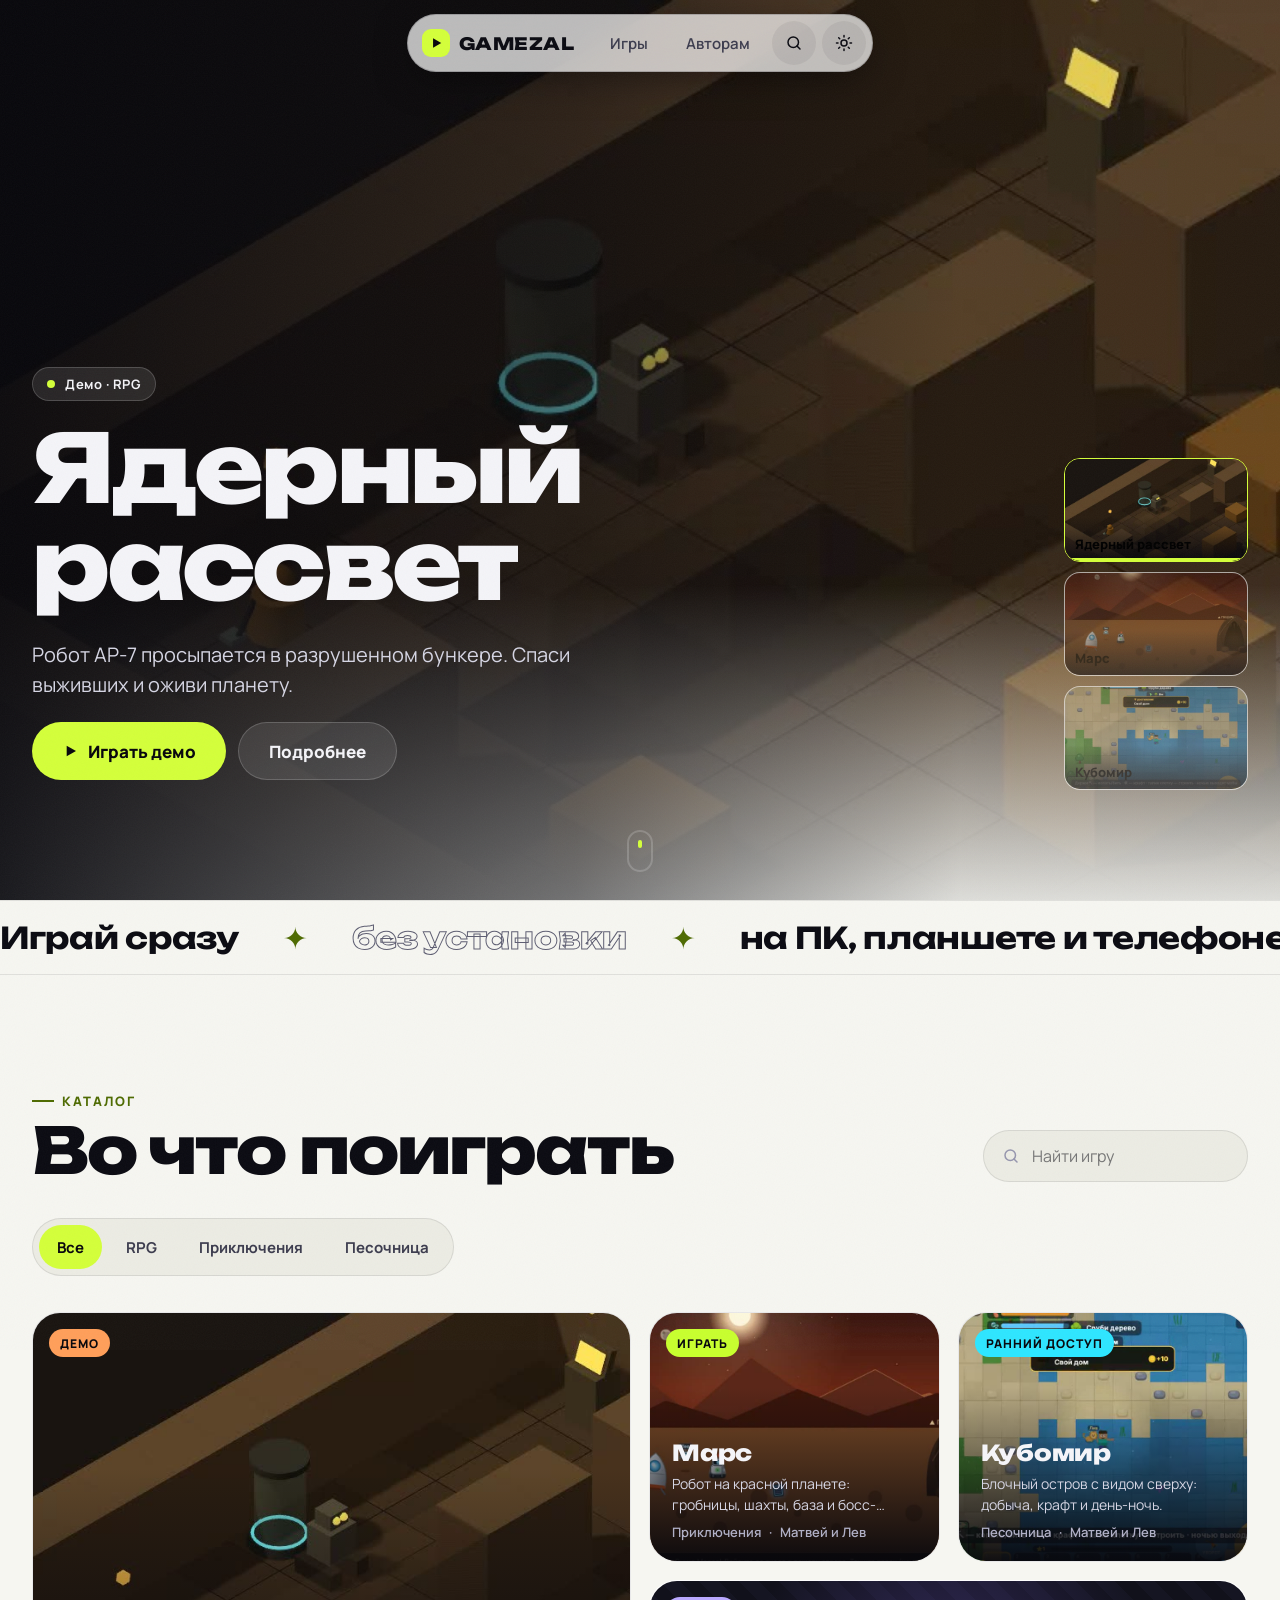
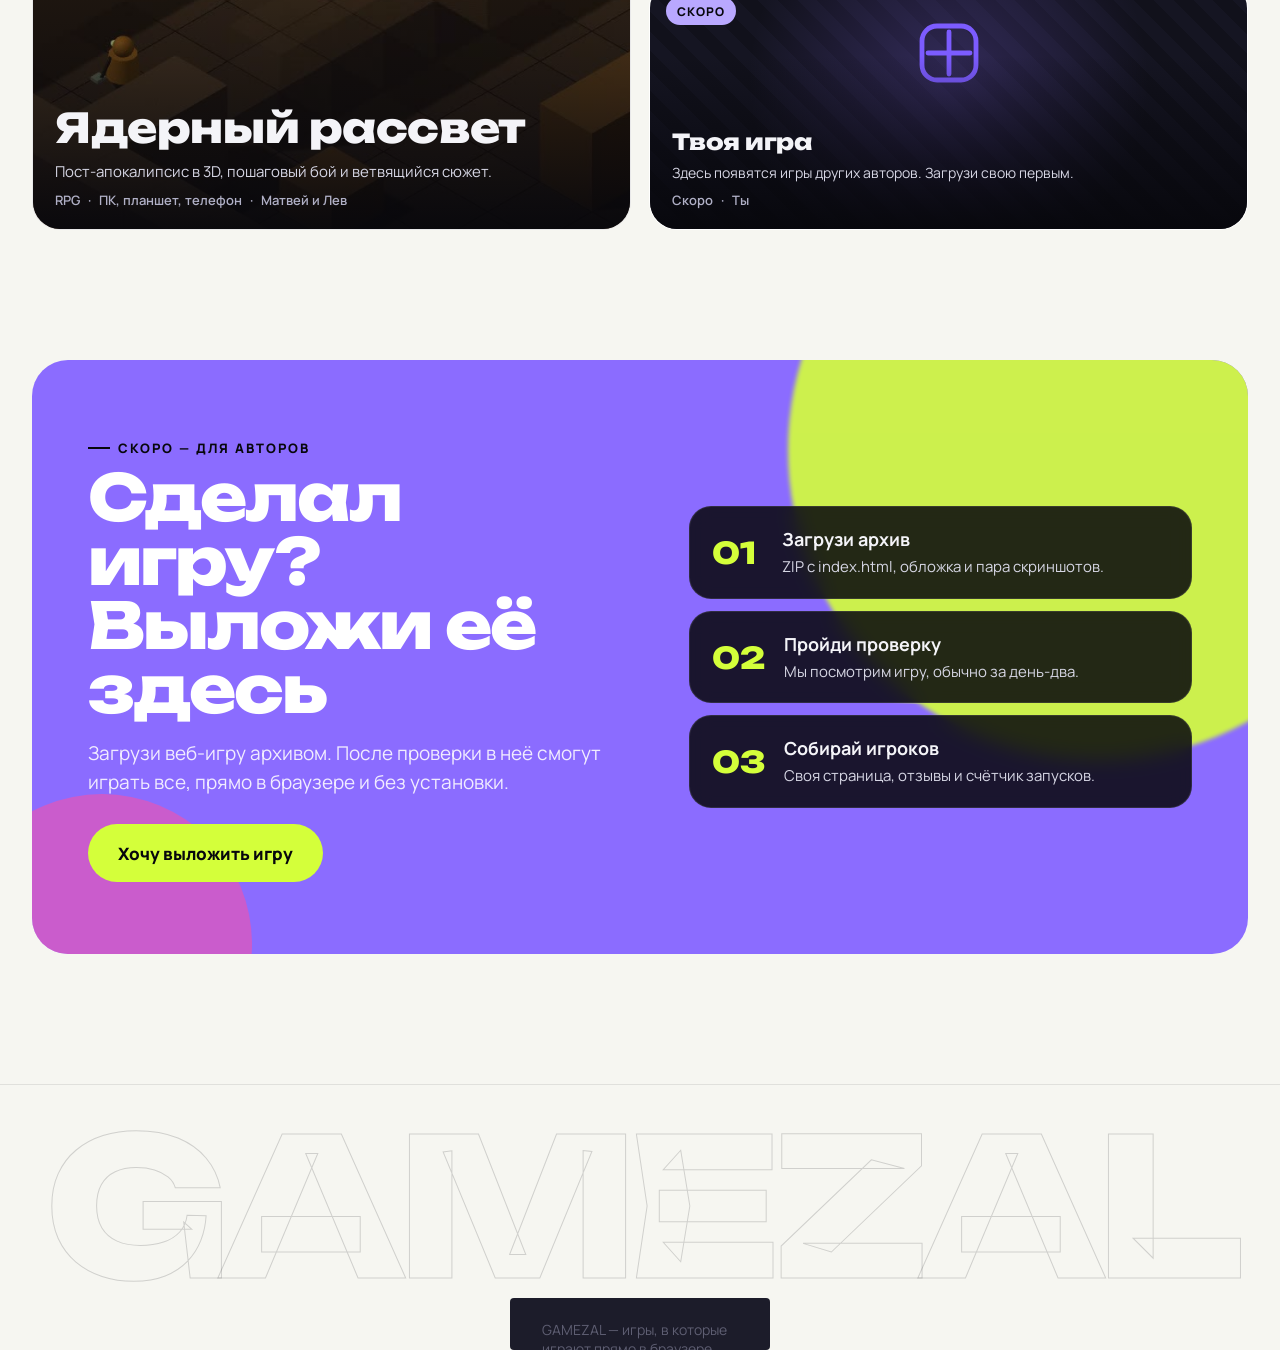
==== commit 02ca4de6: "Светлая тема с переключателем в шапке По умолчанию тема как в системе, выбор запоминается. Поверх ви" ====
--- a/site/index.html
+++ b/site/index.html
@@ -10,6 +10,7 @@
 <link rel="preconnect" href="https://fonts.googleapis.com">
 <link rel="preconnect" href="https://fonts.gstatic.com" crossorigin>
 <link rel="stylesheet" href="https://fonts.googleapis.com/css2?family=Unbounded:wght@500;700;800&family=Manrope:wght@400;500;600;700;800&display=swap">
+<script>try{var t=localStorage.getItem("gz_theme");if(t)document.documentElement.dataset.theme=t}catch(e){}</script>
 <link rel="stylesheet" href="css/style.css">
 </head>
 <body data-page="home">
@@ -21,7 +22,8 @@
       <a class="logo" href="./"><i><svg width="14" height="14" viewBox="0 0 24 24" aria-hidden="true"><path d="M7 4l14 8-14 8z" fill="#07070C"/></svg></i>GAMEZAL</a>
       <a class="navlink" href="#catalog">Игры</a>
       <a class="navlink opt" href="#authors">Авторам</a>
-      <button class="searchbtn" id="searchbtn" type="button" aria-label="Найти игру"><svg width="18" height="18" viewBox="0 0 24 24" fill="none" stroke="#F4F4F8" stroke-width="2" stroke-linecap="round" aria-hidden="true"><circle cx="11" cy="11" r="7"/><path d="M20 20l-4-4"/></svg></button>
+      <button class="searchbtn" id="searchbtn" type="button" aria-label="Найти игру"><svg width="18" height="18" viewBox="0 0 24 24" fill="none" stroke="currentColor" stroke-width="2" stroke-linecap="round" aria-hidden="true"><circle cx="11" cy="11" r="7"/><path d="M20 20l-4-4"/></svg></button>
+<button class="searchbtn themebtn" id="themebtn" type="button" aria-label="Сменить тему"><svg class="i-moon" width="18" height="18" viewBox="0 0 24 24" fill="none" stroke="currentColor" stroke-width="2" stroke-linecap="round" stroke-linejoin="round" aria-hidden="true"><path d="M20 14.5A8 8 0 0 1 9.5 4 8 8 0 1 0 20 14.5z"/></svg><svg class="i-sun" width="18" height="18" viewBox="0 0 24 24" fill="none" stroke="currentColor" stroke-width="2" stroke-linecap="round" aria-hidden="true"><circle cx="12" cy="12" r="4"/><path d="M12 2v2M12 20v2M2 12h2M20 12h2M4.9 4.9l1.4 1.4M17.7 17.7l1.4 1.4M4.9 19.1l1.4-1.4M17.7 6.3l1.4-1.4"/></svg></button>
     </nav>
   </div>
 </header>
--- a/site/css/style.css
+++ b/site/css/style.css
@@ -1,11 +1,28 @@
 :root{
   --bg:#07070C; --bg2:#0D0D16; --surface:#12121C; --line:rgba(255,255,255,.08); --line2:rgba(255,255,255,.16);
   --text:#F4F4F8; --text2:#C9C9D9; --muted:#9696AE;
+  --hover:rgba(255,255,255,.08); --glass:rgba(18,18,28,.62); --stroke:rgba(255,255,255,.18); --ink:#D4FF3A; --grain:.06;
   --lime:#D4FF3A; --violet:#8B6CFF; --pink:#FF4FA3; --cyan:#3CE8FF;
   --ease:cubic-bezier(.16,1,.3,1);
   --display:"Unbounded",system-ui,sans-serif; --body:"Manrope",system-ui,sans-serif;
   --r:28px;
+  color-scheme:dark;
 }
+/* светлая тема: по системе, либо выбранная вручную (data-theme на <html>) */
+@media (prefers-color-scheme:light){:root:not([data-theme="dark"]){
+  --bg:#F6F6F1; --bg2:#ECECE4; --surface:#FFFFFF; --line:rgba(10,10,20,.09); --line2:rgba(10,10,20,.18);
+  --text:#0B0B12; --text2:#3C3C4E; --muted:#5E5E72;
+  --hover:rgba(10,10,20,.06); --glass:rgba(255,255,255,.72); --stroke:rgba(10,10,20,.16); --ink:#4E6B00; --grain:.035;
+  color-scheme:light}}
+:root[data-theme="light"]{
+  --bg:#F6F6F1; --bg2:#ECECE4; --surface:#FFFFFF; --line:rgba(10,10,20,.09); --line2:rgba(10,10,20,.18);
+  --text:#0B0B12; --text2:#3C3C4E; --muted:#5E5E72;
+  --hover:rgba(10,10,20,.06); --glass:rgba(255,255,255,.72); --stroke:rgba(10,10,20,.16); --ink:#4E6B00; --grain:.035;
+  color-scheme:light}
+/* поверх видео и картинок текст всегда светлый — локально возвращаем тёмные токены */
+.hero,.card,.player,.step{
+  --text:#F4F4F8; --text2:#D6D6E4; --muted:#B0B0C6; --line2:rgba(255,255,255,.18); --hover:rgba(255,255,255,.1); --ink:#D4FF3A;
+  color:var(--text)}
 *{box-sizing:border-box}
 html{scroll-behavior:smooth}
 body{margin:0;background:var(--bg);color:var(--text);font-family:var(--body);overflow-x:hidden;-webkit-font-smoothing:antialiased}
@@ -18,21 +35,21 @@
 :focus-visible{outline:3px solid var(--cyan);outline-offset:3px;border-radius:12px}
 
 /* зерно поверх всего — «киношная» фактура */
-.grain{position:fixed;inset:-50%;z-index:100;pointer-events:none;opacity:.06;
+.grain{position:fixed;inset:-50%;z-index:100;pointer-events:none;opacity:var(--grain);
   background-image:url("data:image/svg+xml,%3Csvg xmlns='http://www.w3.org/2000/svg' width='160' height='160'%3E%3Cfilter id='n'%3E%3CfeTurbulence type='fractalNoise' baseFrequency='.9' numOctaves='3' stitchTiles='stitch'/%3E%3C/filter%3E%3Crect width='100%25' height='100%25' filter='url(%23n)'/%3E%3C/svg%3E");
   animation:grain 1s steps(4) infinite}
 
 /* шапка: стеклянная «пилюля» */
 .top{position:fixed;top:14px;left:0;right:0;z-index:50;pointer-events:none}
 .top .wrap{display:flex;justify-content:center}
-.pill{pointer-events:auto;display:flex;align-items:center;gap:6px;padding:6px;border-radius:999px;background:rgba(18,18,28,.62);border:1px solid var(--line2);backdrop-filter:blur(18px) saturate(1.4);-webkit-backdrop-filter:blur(18px) saturate(1.4);box-shadow:0 10px 40px -10px rgba(0,0,0,.6);transition:transform .5s var(--ease)}
+.pill{pointer-events:auto;display:flex;align-items:center;gap:6px;padding:6px;border-radius:999px;background:var(--glass);border:1px solid var(--line2);backdrop-filter:blur(18px) saturate(1.4);-webkit-backdrop-filter:blur(18px) saturate(1.4);box-shadow:0 10px 40px -10px rgba(0,0,0,.6);transition:transform .5s var(--ease)}
 .top.hide .pill{transform:translateY(-120%)}
-.logo{display:flex;align-items:center;gap:9px;padding:0 14px 0 8px;height:44px;text-decoration:none;color:#fff;font-family:var(--display);font-weight:800;font-size:17px;letter-spacing:.5px}
+.logo{display:flex;align-items:center;gap:9px;padding:0 14px 0 8px;height:44px;text-decoration:none;color:var(--text);font-family:var(--display);font-weight:800;font-size:17px;letter-spacing:.5px}
 .logo i{width:28px;height:28px;border-radius:9px;background:var(--lime);display:grid;place-items:center}
 .navlink{height:44px;display:flex;align-items:center;padding:0 16px;border-radius:999px;color:var(--text2);text-decoration:none;font-weight:600;font-size:15px;transition:background .25s,color .25s}
-.navlink:hover{background:rgba(255,255,255,.08);color:#fff}
-.searchbtn{width:44px;height:44px;border-radius:999px;border:none;background:rgba(255,255,255,.08);display:grid;place-items:center;cursor:pointer;transition:background .25s}
-.searchbtn:hover{background:rgba(255,255,255,.16)}
+.navlink:hover{background:var(--hover);color:var(--text)}
+.searchbtn{width:44px;height:44px;border-radius:999px;border:none;background:var(--hover);color:var(--text);display:grid;place-items:center;cursor:pointer;transition:background .25s}
+.searchbtn:hover{background:var(--line2)}
 .cta-pill{height:44px;display:flex;align-items:center;padding:0 18px;border-radius:999px;background:var(--lime);color:#07070C;text-decoration:none;font-weight:800;font-size:15px}
 @media (max-width:720px){.navlink.opt{display:none}}
 
@@ -42,9 +59,9 @@
 .btn:hover{transform:translateY(-3px);box-shadow:0 18px 40px -12px rgba(212,255,58,.55)}
 .btn:hover::after{transform:translateX(120%)}
 .btn:active{transform:scale(.97)}
-.btn.ghost{background:rgba(255,255,255,.07);color:var(--text);border:1px solid var(--line2);backdrop-filter:blur(10px);-webkit-backdrop-filter:blur(10px)}
+.btn.ghost{background:var(--hover);color:var(--text);border:1px solid var(--line2);backdrop-filter:blur(10px);-webkit-backdrop-filter:blur(10px)}
 .btn.ghost::after{display:none}
-.btn.ghost:hover{background:rgba(255,255,255,.13);box-shadow:none}
+.btn.ghost:hover{background:var(--line2);box-shadow:none}
 .btn.sm{height:44px;padding:0 18px;font-size:15px}
 .btn.icon{width:58px;padding:0}
 
@@ -59,7 +76,7 @@
   linear-gradient(0deg,var(--bg) 0%,rgba(7,7,12,0) 35%)}
 .hero-in{height:100%;display:flex;flex-direction:column;justify-content:flex-end;padding-bottom:120px}
 .hero-copy{max-width:720px;display:flex;flex-direction:column;gap:22px}
-.eyebrow{display:inline-flex;align-items:center;gap:10px;align-self:flex-start;height:34px;padding:0 14px;border-radius:999px;background:rgba(255,255,255,.08);border:1px solid var(--line2);backdrop-filter:blur(10px);-webkit-backdrop-filter:blur(10px);font-size:13px;font-weight:700;letter-spacing:.5px}
+.eyebrow{display:inline-flex;align-items:center;gap:10px;align-self:flex-start;height:34px;padding:0 14px;border-radius:999px;background:var(--hover);border:1px solid var(--line2);backdrop-filter:blur(10px);-webkit-backdrop-filter:blur(10px);font-size:13px;font-weight:700;letter-spacing:.5px}
 .eyebrow b{width:8px;height:8px;border-radius:50%;background:var(--lime);box-shadow:0 0 0 0 rgba(212,255,58,.7);animation:live 1.8s infinite}
 .hero h1{margin:0;font-family:var(--display);font-weight:800;font-size:clamp(44px,7.4vw,104px);line-height:.95;letter-spacing:-.03em}
 .hero h1 .w{display:inline-block;overflow:hidden;vertical-align:top;padding-bottom:.08em}
@@ -67,7 +84,7 @@
 .hero p{margin:0;font-size:clamp(17px,1.6vw,20px);line-height:1.5;color:var(--text2);max-width:560px}
 .row{display:flex;gap:12px;flex-wrap:wrap;align-items:center}
 .tags{display:flex;gap:8px;flex-wrap:wrap}
-.tag{font-size:13px;font-weight:600;color:var(--text2);border:1px solid var(--line2);padding:6px 12px;border-radius:999px;background:rgba(7,7,12,.35)}
+.tag{font-size:13px;font-weight:600;color:var(--text2);border:1px solid var(--line2);padding:6px 12px;border-radius:999px;background:var(--hover)}
 .fadeup{opacity:0;transform:translateY(18px);animation:fadeup .9s var(--ease) forwards}
 .hero-thumbs{position:absolute;right:32px;bottom:110px;display:flex;flex-direction:column;gap:10px;z-index:2}
 .thumb{position:relative;width:184px;height:104px;border-radius:16px;overflow:hidden;border:1px solid var(--line2);background:var(--surface);cursor:pointer;padding:0;opacity:.6;transition:opacity .4s,transform .4s var(--ease),border-color .4s}
@@ -86,17 +103,18 @@
 .ticker{position:relative;overflow:hidden;white-space:nowrap;padding:18px 0;border-top:1px solid var(--line);border-bottom:1px solid var(--line);font-family:var(--display);font-weight:700;font-size:clamp(18px,2.4vw,30px);letter-spacing:-.01em}
 .ticker div{display:inline-flex;gap:44px;animation:marquee 34s linear infinite;align-items:center}
 .ticker em{font-style:normal;color:var(--lime)}
-.ticker .out{color:transparent;-webkit-text-stroke:1px rgba(255,255,255,.45)}
+.ticker .out{color:transparent;-webkit-text-stroke:1px var(--muted)}
+.ticker em{color:var(--ink)}
 
 /* секции */
 .section{padding-top:110px;padding-bottom:20px;display:flex;flex-direction:column;gap:36px}
 .head{display:flex;align-items:flex-end;justify-content:space-between;gap:24px;flex-wrap:wrap}
-.kicker{display:inline-flex;align-items:center;gap:8px;font-size:13px;font-weight:800;letter-spacing:2px;color:var(--lime);text-transform:uppercase}
+.kicker{display:inline-flex;align-items:center;gap:8px;font-size:13px;font-weight:800;letter-spacing:2px;color:var(--ink);text-transform:uppercase}
 .kicker::before{content:"";width:22px;height:2px;background:currentColor}
 h2{margin:8px 0 0;font-family:var(--display);font-weight:800;font-size:clamp(34px,5vw,64px);line-height:1;letter-spacing:-.03em}
 .chips{display:flex;gap:6px;flex-wrap:wrap;padding:6px;border-radius:999px;background:var(--bg2);border:1px solid var(--line)}
 .chip{height:44px;padding:0 18px;border-radius:999px;border:none;background:transparent;color:var(--text2);font-weight:700;font-size:15px;cursor:pointer;transition:background .3s,color .3s}
-.chip:hover{color:#fff}
+.chip:hover{color:var(--text)}
 .chip.on{background:var(--lime);color:#07070C}
 .searchbar{display:flex;align-items:center;gap:10px;height:52px;padding:0 18px;border-radius:999px;background:var(--bg2);border:1px solid var(--line);min-width:min(320px,100%)}
 .searchbar input{flex:1;background:transparent;border:none;outline:none;color:var(--text);font:inherit;font-size:16px}
@@ -142,6 +160,7 @@
 .authors::before{content:"";position:absolute;width:620px;height:620px;right:-160px;top:-220px;border-radius:50%;background:var(--lime);opacity:.9;z-index:-1;filter:blur(2px);animation:floaty 9s ease-in-out infinite}
 .authors::after{content:"";position:absolute;width:300px;height:300px;left:-80px;bottom:-140px;border-radius:50%;background:var(--pink);opacity:.55;z-index:-1;animation:floaty 7s ease-in-out infinite reverse}
 .authors h2{color:#fff}
+.authors .kicker{color:#07070C}
 .authors p{margin:18px 0 0;font-size:19px;line-height:1.5;color:#F1ECFF;max-width:520px}
 .authors .kicker{color:#07070C}
 .steps{display:flex;flex-direction:column;gap:12px}
@@ -154,7 +173,7 @@
 @media (max-width:900px){.authors{grid-template-columns:1fr;padding:44px 24px;border-radius:28px}}
 
 .foot{margin-top:110px;border-top:1px solid var(--line)}
-.foot .big{font-family:var(--display);font-weight:800;font-size:clamp(56px,15vw,220px);line-height:.85;letter-spacing:-.05em;color:transparent;-webkit-text-stroke:1px rgba(255,255,255,.18);text-align:center;padding:40px 0 10px;user-select:none;white-space:nowrap;overflow:hidden}
+.foot .big{font-family:var(--display);font-weight:800;font-size:clamp(56px,15vw,220px);line-height:.85;letter-spacing:-.05em;color:transparent;-webkit-text-stroke:1px var(--stroke);text-align:center;padding:40px 0 10px;user-select:none;white-space:nowrap;overflow:hidden}
 .foot .bar{padding-top:22px;padding-bottom:30px;display:flex;gap:20px;justify-content:space-between;flex-wrap:wrap;color:var(--muted);font-size:14px}
 
 /* появление при прокрутке */
@@ -191,6 +210,9 @@
 .feat:hover{transform:translateX(8px);border-color:rgba(139,108,255,.6)}
 .list{flex:1 1 420px;min-width:0;display:flex;flex-direction:column;gap:12px}
 .fav.on{border-color:var(--pink)}
+.themebtn .i-sun{display:none}
+:root[data-theme="light"] .themebtn .i-sun{display:block}:root[data-theme="light"] .themebtn .i-moon{display:none}
+@media (prefers-color-scheme:light){:root:not([data-theme="dark"]) .themebtn .i-sun{display:block}:root:not([data-theme="dark"]) .themebtn .i-moon{display:none}}
 .fav.on svg{fill:var(--pink)}
 .note{background:var(--surface);border:1px dashed var(--line2);border-radius:18px;padding:18px;color:var(--muted);font-size:15px;line-height:1.5}
 .back{position:fixed;top:14px;left:0;right:0;z-index:50;pointer-events:none}
